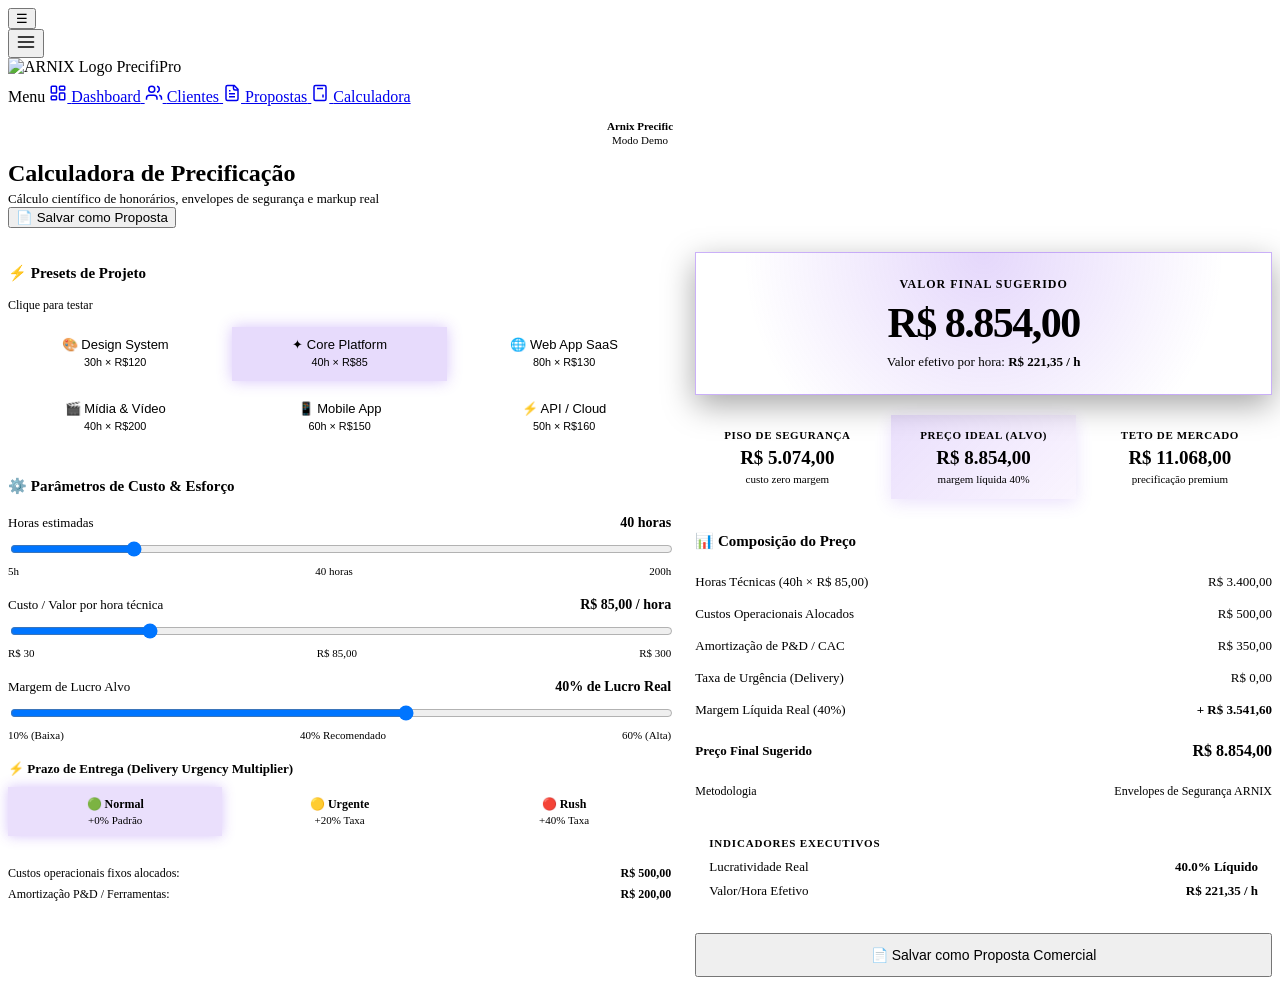
==== web/calculadora.html @ 2f10361b "PRIMEIRO COMIT MOCK ARNIX" ====
<!DOCTYPE html>
<html lang="pt-BR">

<head>
  <meta charset="UTF-8">
  <meta name="viewport" content="width=device-width, initial-scale=1.0">
  <title>Calculadora — PrecifiPro (Mock Interativo)</title>
  <meta name="description"
    content="Simulador de precificação inteligente do ARNIX com cálculo de envelopes de segurança.">
  <link rel="icon" type="image/png" href="img/arnix-sgv.png">
  <link rel="preconnect" href="https://fonts.googleapis.com">
  <link rel="preconnect" href="https://fonts.gstatic.com" crossorigin>
  <link
    href="https://fonts.googleapis.com/css2?family=Inter:wght@300;400;500;600;700;800&family=Space+Grotesk:wght@400;500;600;700&display=swap"
    rel="stylesheet">
  <link rel="stylesheet" href="css/styles.css">
  <style>
    @keyframes pageEnter {
      from {
        opacity: 0;
        transform: translateY(8px);
      }

      to {
        opacity: 1;
        transform: translateY(0);
      }
    }

    @keyframes numberPulse {
      0% {
        transform: scale(1);
      }

      50% {
        transform: scale(1.03);
        color: #818cf8;
      }

      100% {
        transform: scale(1);
      }
    }

    @keyframes toastSlideUp {
      from {
        opacity: 0;
        transform: translateY(20px) scale(0.95);
      }

      to {
        opacity: 1;
        transform: translateY(0) scale(1);
      }
    }

    .main-content {
      animation: pageEnter 0.35s ease-out;
    }

    .calc-layout {
      display: grid;
      grid-template-columns: 1.15fr 1fr;
      gap: 24px;
      align-items: start;
    }

    .calc-input-section {
      display: flex;
      flex-direction: column;
      gap: 20px;
    }

    .calc-result-section {
      position: sticky;
      top: 24px;
      display: flex;
      flex-direction: column;
      gap: 20px;
    }

    .preset-grid {
      display: grid;
      grid-template-columns: repeat(3, 1fr);
      gap: 10px;
    }

    .preset-btn {
      padding: 10px 12px;
      border: 1px solid var(--border-color);
      border-radius: var(--radius-md);
      background: var(--bg-tertiary);
      color: var(--text-primary);
      font-size: 13px;
      font-weight: 500;
      cursor: pointer;
      text-align: center;
      transition: all 0.2s ease;
      line-height: 1.3;
    }

    .preset-btn:hover {
      border-color: var(--accent-purple);
      background: rgba(124, 58, 237, 0.08);
      color: var(--accent-purple-light);
      transform: translateY(-2px);
    }

    .preset-btn.active {
      border-color: var(--accent-purple);
      background: rgba(124, 58, 237, 0.18);
      color: var(--accent-purple-light);
      box-shadow: 0 0 14px rgba(124, 58, 237, 0.3);
    }

    .range-label {
      display: flex;
      justify-content: space-between;
      align-items: center;
      margin-bottom: 8px;
      font-size: 13px;
      color: var(--text-secondary);
    }

    .range-label strong {
      color: var(--text-primary);
      font-size: 14px;
    }

    /* Cards de Envelopes: 3 colunas perfeitamente alinhadas, sem espaços vazios */
    .calc-result-cards {
      display: grid;
      grid-template-columns: repeat(3, 1fr);
      gap: 12px;
      width: 100%;
    }

    .calc-result-card {
      background: var(--bg-secondary);
      border: 1px solid var(--border-color);
      border-radius: var(--radius-md);
      padding: 14px 10px;
      text-align: center;
      transition: all 0.25s ease;
      display: flex;
      flex-direction: column;
      justify-content: center;
    }

    .calc-result-card:hover {
      transform: translateY(-2px);
      box-shadow: 0 6px 20px rgba(0, 0, 0, 0.25);
    }

    .calc-result-card.main-result {
      background: linear-gradient(135deg, rgba(124, 58, 237, 0.16), rgba(168, 85, 247, 0.06));
      border-color: rgba(124, 58, 237, 0.45);
      box-shadow: 0 4px 16px rgba(124, 58, 237, 0.15);
    }

    .calc-result-label {
      font-size: 11px;
      color: var(--text-muted);
      margin-bottom: 6px;
      text-transform: uppercase;
      letter-spacing: 0.6px;
      font-weight: 600;
    }

    .calc-result-value {
      font-size: 19px;
      font-weight: 700;
      color: var(--text-primary);
      transition: color 0.2s ease;
      white-space: nowrap;
    }

    .calc-result-card.main-result .calc-result-value {
      color: var(--accent-purple-light);
    }

    .breakdown-row {
      display: flex;
      justify-content: space-between;
      align-items: center;
      padding: 8px 0;
      border-bottom: 1px solid var(--border-color);
      font-size: 13px;
      transition: background 0.15s ease;
    }

    .breakdown-row:last-child {
      border-bottom: none;
    }

    .breakdown-row .label {
      color: var(--text-secondary);
    }

    .breakdown-row .valor {
      font-weight: 500;
      color: var(--text-primary);
    }

    .breakdown-row .valor.destaque {
      font-size: 16px;
      font-weight: 700;
      color: var(--accent-purple-light);
    }

    .calc-resultado-principal {
      background: var(--bg-secondary);
      border: 1px solid rgba(124, 58, 237, 0.4);
      border-radius: var(--radius-lg);
      padding: 24px 20px;
      text-align: center;
      background-image: radial-gradient(circle at 50% 0%, rgba(124, 58, 237, 0.2), transparent 75%);
      box-shadow: 0 10px 30px rgba(0, 0, 0, 0.35);
      transition: all 0.25s ease;
    }

    .calc-resultado-principal:hover {
      box-shadow: 0 12px 36px rgba(124, 58, 237, 0.2);
    }

    .valor-final-label {
      font-size: 12px;
      text-transform: uppercase;
      letter-spacing: 1px;
      color: var(--text-muted);
      margin-bottom: 8px;
      font-weight: 600;
    }

    .valor-final-numero {
      font-size: 42px;
      font-weight: 800;
      color: var(--accent-purple-light);
      line-height: 1.1;
      letter-spacing: -1.5px;
      transition: all 0.2s ease;
    }

    .valor-final-numero.bump {
      animation: numberPulse 0.3s ease;
    }

    .valor-hora-label {
      font-size: 13px;
      color: var(--text-muted);
      margin-top: 8px;
    }

    /* Urgency selector cards */
    .urgency-grid {
      display: grid;
      grid-template-columns: repeat(3, 1fr);
      gap: 10px;
      margin-top: 10px;
    }

    .urgency-card {
      background: var(--bg-tertiary);
      border: 1px solid var(--border-color);
      border-radius: var(--radius-sm);
      padding: 10px 8px;
      text-align: center;
      cursor: pointer;
      transition: all 0.2s ease;
    }

    .urgency-card:hover {
      border-color: var(--accent-purple);
      background: rgba(124, 58, 237, 0.08);
    }

    .urgency-card.selected {
      border-color: var(--accent-purple);
      background: rgba(124, 58, 237, 0.16);
      box-shadow: 0 0 12px rgba(124, 58, 237, 0.3);
    }

    .urgency-title {
      font-size: 12px;
      font-weight: 600;
      color: var(--text-primary);
    }

    .urgency-desc {
      font-size: 11px;
      color: var(--text-muted);
      margin-top: 2px;
    }

    .mock-toast {
      position: fixed;
      bottom: 24px;
      right: 24px;
      background: #1e1e2e;
      border: 1px solid rgba(99, 102, 241, 0.4);
      color: #fff;
      padding: 12px 18px;
      border-radius: var(--dash-radius-md, 8px);
      box-shadow: 0 10px 30px rgba(0, 0, 0, 0.5), 0 0 20px rgba(99, 102, 241, 0.25);
      font-size: 13px;
      font-weight: 500;
      display: flex;
      align-items: center;
      gap: 10px;
      z-index: 9999;
      animation: toastSlideUp 0.25s ease-out;
      pointer-events: none;
    }

    /* ── Breakpoints Responsivos Mobile ── */
    @media (max-width: 900px) {
      .layout {
        position: static !important;
        z-index: auto !important;
        display: block !important;
      }

      .sidebar-toggle {
        display: flex !important;
        position: fixed !important;
        top: 14px !important;
        left: 14px !important;
        width: 42px !important;
        height: 42px !important;
        background: #1c1c24 !important;
        border: 1px solid rgba(255, 255, 255, 0.14) !important;
        border-radius: 10px !important;
        color: #fff !important;
        font-size: 20px !important;
        align-items: center !important;
        justify-content: center !important;
        z-index: 10001 !important;
        box-shadow: 0 4px 16px rgba(0, 0, 0, 0.5) !important;
        cursor: pointer !important;
        transition: all 0.2s ease !important;
      }

      .sidebar-toggle:hover {
        background: #272732 !important;
        border-color: rgba(99, 102, 241, 0.5) !important;
      }

      .sidebar-backdrop {
        display: none;
        position: fixed !important;
        inset: 0 !important;
        background: rgba(0, 0, 0, 0.72) !important;
        backdrop-filter: blur(6px) !important;
        -webkit-backdrop-filter: blur(6px) !important;
        z-index: 9999 !important;
        transition: opacity 0.25s ease !important;
      }

      .sidebar-backdrop.open {
        display: block !important;
      }

      .sidebar {
        position: fixed !important;
        top: 0 !important;
        left: 0 !important;
        bottom: 0 !important;
        width: 270px !important;
        max-width: 82vw !important;
        height: 100vh !important;
        height: 100dvh !important;
        background: #111116 !important;
        border-right: 1px solid rgba(255, 255, 255, 0.1) !important;
        box-shadow: 12px 0 40px rgba(0, 0, 0, 0.8) !important;
        transform: translateX(-100%) !important;
        transition: transform 0.28s cubic-bezier(0.16, 1, 0.3, 1) !important;
        z-index: 10000 !important;
        display: flex !important;
        flex-direction: column !important;
        visibility: hidden !important;
      }

      .sidebar.open {
        transform: translateX(0) !important;
        visibility: visible !important;
      }

      body.sidebar-open {
        overflow: hidden !important;
        touch-action: none !important;
      }

      .main-content {
        margin-left: 0 !important;
        width: 100% !important;
        padding-top: 72px !important;
        padding-left: 16px !important;
        padding-right: 16px !important;
        padding-bottom: 32px !important;
        box-sizing: border-box !important;
      }

      .calc-layout {
        grid-template-columns: 1fr;
        gap: 20px;
      }

      .calc-result-section {
        position: static;
      }

      .page-header {
        flex-direction: column;
        align-items: stretch;
        gap: 14px;
        position: relative;
        z-index: 10 !important;
      }

      .page-header button {
        width: 100%;
        justify-content: center;
      }
    }

    @media (max-width: 640px) {
      .calc-result-cards {
        grid-template-columns: 1fr;
        gap: 10px;
      }

      .preset-grid {
        grid-template-columns: repeat(2, 1fr);
      }

      .valor-final-numero {
        font-size: 32px;
      }

      .calc-resultado-principal {
        padding: 20px 14px;
      }
    }

    @media (max-width: 440px) {
      .preset-grid {
        grid-template-columns: 1fr;
      }

      .urgency-grid {
        grid-template-columns: 1fr;
      }
    }
  </style>
</head>

<body class="dark-mode">

  <!-- Mobile Hamburger Toggle e Backdrop -->
  <button class="sidebar-toggle" id="sidebar-toggle" aria-label="Abrir menu de navegação" aria-expanded="false"
    onclick="toggleMobileSidebar(event)">☰</button>
  <div class="sidebar-backdrop" id="sidebar-backdrop" onclick="toggleMobileSidebar(false)"></div>

  <div class="layout">
    <!-- Sidebar Oficial Idêntica 1:1 Estática -->
    <aside class="sidebar" id="sidebar">
      <div class="sidebar-header">
        <button type="button" class="sidebar-toggle-hamburger" id="sidebar-collapse-btn"
          onclick="toggleSidebarCollapse()" aria-label="Alternar barra lateral" title="Recolher / Expandir Menu">
          <svg width="20" height="20" viewBox="0 0 24 24" fill="none" stroke="currentColor" stroke-width="2"
            stroke-linecap="round" stroke-linejoin="round">
            <line x1="3" y1="12" x2="21" y2="12" />
            <line x1="3" y1="6" x2="21" y2="6" />
            <line x1="3" y1="18" x2="21" y2="18" />
          </svg>
        </button>
        <div class="sidebar-brand">
          <span class="sidebar-logo-icon"
            style="display:inline-flex;align-items:center;justify-content:center;background:none;box-shadow:none">
            <img src="img/arnix-sgv.png" alt="ARNIX Logo"
              style="height:26px;width:auto;object-fit:contain;display:block">
          </span>
          <span class="sidebar-logo-text">PrecifiPro</span>
        </div>
      </div>

      <nav class="sidebar-nav" aria-label="Navegação principal">
        <span class="sidebar-section-label">Menu</span>

        <a href="index.html" class="sidebar-link" onclick="toggleMobileSidebar(false)">
          <span class="nav-icon"><svg width="18" height="18" viewBox="0 0 24 24" fill="none" stroke="currentColor"
              stroke-width="2">
              <rect x="3" y="3" width="7" height="9" rx="1" />
              <rect x="14" y="3" width="7" height="5" rx="1" />
              <rect x="14" y="12" width="7" height="9" rx="1" />
              <rect x="3" y="16" width="7" height="5" rx="1" />
            </svg></span>
          <span>Dashboard</span>
        </a>

        <a href="clientes.html" class="sidebar-link" onclick="toggleMobileSidebar(false)">
          <span class="nav-icon"><svg width="18" height="18" viewBox="0 0 24 24" fill="none" stroke="currentColor"
              stroke-width="2">
              <path d="M16 21v-2a4 4 0 0 0-4-4H6a4 4 0 0 0-4 4v2" />
              <circle cx="9" cy="7" r="4" />
              <path d="M22 21v-2a4 4 0 0 0-3-3.87" />
              <path d="M16 3.13a4 4 0 0 1 0 7.75" />
            </svg></span>
          <span>Clientes</span>
        </a>

        <a href="propostas.html" class="sidebar-link" onclick="toggleMobileSidebar(false)">
          <span class="nav-icon"><svg width="18" height="18" viewBox="0 0 24 24" fill="none" stroke="currentColor"
              stroke-width="2">
              <path d="M15 2H6a2 2 0 0 0-2 2v16a2 2 0 0 0 2 2h12a2 2 0 0 0 2-2V7Z" />
              <path d="M14 2v4a2 2 0 0 0 2 2h4" />
              <path d="M10 9H8" />
              <path d="M16 13H8" />
              <path d="M16 17H8" />
            </svg></span>
          <span>Propostas</span>
        </a>

        <a href="calculadora.html" class="sidebar-link active" onclick="toggleMobileSidebar(false)">
          <span class="nav-icon"><svg width="18" height="18" viewBox="0 0 24 24" fill="none" stroke="currentColor"
              stroke-width="2">
              <rect x="4" y="2" width="16" height="20" rx="2" />
              <line x1="8" y1="6" x2="16" y2="6" />
              <line x1="16" y1="14" x2="16" y2="18" />
              <path d="M16 10h.01" />
              <path d="M12 10h.01" />
              <path d="M8 10h.01" />
              <path d="M12 14h.01" />
              <path d="M8 14h.01" />
              <path d="M12 18h.01" />
              <path d="M8 18h.01" />
            </svg></span>
          <span>Calculadora</span>
          <span class="nav-active-bar"></span>
        </a>
      </nav>

      <div class="sidebar-footer">
        <div
          style="padding:14px 10px; font-size:11px; color:var(--text-muted); border-top:1px solid var(--border-color); text-align:center;">
          <div style="font-weight:600; color:var(--text-primary); margin-bottom:2px;">Arnix Precific</div>
          <div>Modo Demo</div>
        </div>
      </div>
    </aside>

    <main class="main-content page-animate">
      <!-- Cabeçalho -->
      <header class="page-header" style="margin-bottom:24px">
        <div class="page-header-left">
          <h1 style="font-size:24px;font-weight:600;color:var(--text-primary);margin:0 0 4px 0">Calculadora de
            Precificação</h1>
          <p class="page-subtitle" style="font-size:13px;color:var(--text-muted);margin:0">Cálculo científico de
            honorários, envelopes de segurança e markup real</p>
        </div>
        <button type="button" class="btn btn-primary" onclick="salvarPropostaMock()">
          📄 Salvar como Proposta
        </button>
      </header>

      <!-- Layout da calculadora -->
      <div class="calc-layout">

        <!-- Painel de Inputs Interativo -->
        <div class="calc-input-section">

          <!-- Presets rápidos Interativos -->
          <div class="card">
            <div class="section-header" style="margin-bottom:14px">
              <h2 class="section-title" style="font-size:15px;font-weight:600">⚡ Presets de Projeto</h2>
              <span style="font-size:12px;color:var(--text-muted)">Clique para testar</span>
            </div>
            <div class="preset-grid">
              <button type="button" class="preset-btn" onclick="applyPreset(30, 120, 40, this)">
                🎨 Design System<br>
                <small style="color:var(--text-muted)">30h × R$120</small>
              </button>
              <button type="button" class="preset-btn active" onclick="applyPreset(40, 85, 40, this)">
                ✦ Core Platform<br>
                <small style="color:var(--text-muted)">40h × R$85</small>
              </button>
              <button type="button" class="preset-btn" onclick="applyPreset(80, 130, 35, this)">
                🌐 Web App SaaS<br>
                <small style="color:var(--text-muted)">80h × R$130</small>
              </button>
              <button type="button" class="preset-btn" onclick="applyPreset(40, 200, 30, this)">
                🎬 Mídia & Vídeo<br>
                <small style="color:var(--text-muted)">40h × R$200</small>
              </button>
              <button type="button" class="preset-btn" onclick="applyPreset(60, 150, 35, this)">
                📱 Mobile App<br>
                <small style="color:var(--text-muted)">60h × R$150</small>
              </button>
              <button type="button" class="preset-btn" onclick="applyPreset(50, 160, 40, this)">
                ⚡ API / Cloud<br>
                <small style="color:var(--text-muted)">50h × R$160</small>
              </button>
            </div>
          </div>

          <!-- Parâmetros com Sliders Reativos -->
          <div class="card">
            <h2 class="section-title" style="font-size:15px;font-weight:600;margin-bottom:20px">⚙️ Parâmetros de Custo &
              Esforço</h2>

            <!-- Horas estimadas -->
            <div class="form-group" style="margin-bottom:20px">
              <div class="range-label">
                <span>Horas estimadas</span>
                <strong id="label-horas">40 horas</strong>
              </div>
              <input type="range" id="range-horas" min="5" max="200" step="5" value="40" class="form-range"
                style="width:100%" oninput="recalcMock()">
              <div
                style="display:flex;justify-content:space-between;font-size:11px;color:var(--text-muted);margin-top:4px">
                <span>5h</span><span id="slider-sub-horas">40 horas</span><span>200h</span>
              </div>
            </div>

            <!-- Valor por hora -->
            <div class="form-group" style="margin-bottom:20px">
              <div class="range-label">
                <span>Custo / Valor por hora técnica</span>
                <strong id="label-valor-hora">R$ 85,00 / hora</strong>
              </div>
              <input type="range" id="range-valor-hora" min="30" max="300" step="5" value="85" class="form-range"
                style="width:100%" oninput="recalcMock()">
              <div
                style="display:flex;justify-content:space-between;font-size:11px;color:var(--text-muted);margin-top:4px">
                <span>R$ 30</span><span id="slider-sub-valor">R$ 85,00</span><span>R$ 300</span>
              </div>
            </div>

            <!-- Margem de lucro desejada -->
            <div class="form-group" style="margin-bottom:20px">
              <div class="range-label">
                <span>Margem de Lucro Alvo</span>
                <strong id="label-margem" style="color:var(--accent-green)">40% de Lucro Real</strong>
              </div>
              <input type="range" id="range-margem" min="10" max="60" step="5" value="40" class="form-range"
                style="width:100%" oninput="recalcMock()">
              <div
                style="display:flex;justify-content:space-between;font-size:11px;color:var(--text-muted);margin-top:4px">
                <span>10% (Baixa)</span><span id="slider-sub-margem">40% Recomendado</span><span>60% (Alta)</span>
              </div>
            </div>

            <!-- Multiplicador de Urgência Interativo -->
            <div class="form-group" style="margin-bottom:16px">
              <label class="form-label"
                style="display:block;margin-bottom:6px;font-size:13px;color:var(--text-secondary);font-weight:600">
                ⚡ Prazo de Entrega (Delivery Urgency Multiplier)
              </label>
              <div class="urgency-grid">
                <div class="urgency-card selected" onclick="setUrgency(1.0, this)">
                  <div class="urgency-title">🟢 Normal</div>
                  <div class="urgency-desc">+0% Padrão</div>
                </div>
                <div class="urgency-card" onclick="setUrgency(1.20, this)">
                  <div class="urgency-title">🟡 Urgente</div>
                  <div class="urgency-desc">+20% Taxa</div>
                </div>
                <div class="urgency-card" onclick="setUrgency(1.40, this)">
                  <div class="urgency-title">🔴 Rush</div>
                  <div class="urgency-desc">+40% Taxa</div>
                </div>
              </div>
            </div>

            <!-- Custos operacionais diretos -->
            <div style="margin-top:16px;padding-top:14px;border-top:1px solid var(--border-color)">
              <div
                style="display:flex;justify-content:space-between;align-items:center;font-size:12px;color:var(--text-muted)">
                <span>Custos operacionais fixos alocados:</span>
                <strong style="color:var(--text-primary)">R$ 500,00</strong>
              </div>
              <div
                style="display:flex;justify-content:space-between;align-items:center;font-size:12px;color:var(--text-muted);margin-top:6px">
                <span>Amortização P&D / Ferramentas:</span>
                <strong style="color:var(--text-primary)">R$ 200,00</strong>
              </div>
            </div>

          </div>
        </div>

        <!-- Painel de Resultados (Sem Espaços Vazios) -->
        <div class="calc-result-section">

          <!-- Valor final em destaque -->
          <div class="calc-resultado-principal">
            <div class="valor-final-label">Valor Final Sugerido</div>
            <div class="valor-final-numero" id="display-preco-final">R$ 8.854,00</div>
            <div class="valor-hora-label">
              Valor efetivo por hora: <strong id="display-hora-efetiva" style="color:var(--text-primary)">R$ 221,35 /
                h</strong>
            </div>
          </div>

          <!-- Cards dos Envelopes: Piso, Ideal e Teto em grade equilibrada de 3 colunas -->
          <div class="calc-result-cards">
            <div class="calc-result-card">
              <div class="calc-result-label">Piso de Segurança</div>
              <div class="calc-result-value" id="display-piso" style="color:var(--accent-amber)">R$ 5.074,00</div>
              <div style="font-size:11px;color:var(--text-muted);margin-top:4px">custo zero margem</div>
            </div>
            <div class="calc-result-card main-result">
              <div class="calc-result-label">Preço Ideal (Alvo)</div>
              <div class="calc-result-value" id="display-ideal">R$ 8.854,00</div>
              <div style="font-size:11px;color:var(--text-muted);margin-top:4px" id="display-sub-margem">margem líquida
                40%</div>
            </div>
            <div class="calc-result-card">
              <div class="calc-result-label">Teto de Mercado</div>
              <div class="calc-result-value" id="display-teto" style="color:var(--accent-purple-light)">R$ 11.068,00
              </div>
              <div style="font-size:11px;color:var(--text-muted);margin-top:4px">precificação premium</div>
            </div>
          </div>

          <!-- Breakdown detalhado -->
          <div class="card">
            <h2 class="section-title" style="font-size:15px;font-weight:600;margin-bottom:16px">📊 Composição do Preço
            </h2>

            <div class="breakdown-row">
              <span class="label" id="lbl-horas-valor">Horas Técnicas (40h × R$ 85,00)</span>
              <span class="valor" id="display-subtotal-horas">R$ 3.400,00</span>
            </div>
            <div class="breakdown-row">
              <span class="label">Custos Operacionais Alocados</span>
              <span class="valor">R$ 500,00</span>
            </div>
            <div class="breakdown-row">
              <span class="label">Amortização de P&D / CAC</span>
              <span class="valor">R$ 350,00</span>
            </div>
            <div class="breakdown-row">
              <span class="label">Taxa de Urgência (Delivery)</span>
              <span class="valor" id="display-taxa-urgencia" style="color:var(--text-secondary)">R$ 0,00</span>
            </div>
            <div class="breakdown-row">
              <span class="label" id="lbl-margem-pct">Margem Líquida Real (40%)</span>
              <span class="valor" id="display-lucro-real" style="color:var(--accent-green);font-weight:600">+ R$
                3.541,60</span>
            </div>
            <div class="breakdown-row" style="border-top:1px solid var(--border-color);margin-top:4px;padding-top:12px">
              <span class="label" style="font-weight:600;color:var(--text-primary)">Preço Final Sugerido</span>
              <span class="valor destaque" id="display-total-row">R$ 8.854,00</span>
            </div>
            <div class="breakdown-row"
              style="border-top:1px dashed var(--border-color);margin-top:6px;padding-top:10px">
              <span class="label" style="font-size:12px">Metodologia</span>
              <span class="valor" style="font-size:12px;color:var(--accent-purple-light);font-weight:500">Envelopes de
                Segurança ARNIX</span>
            </div>

            <!-- Indicadores adicionais -->
            <div
              style="margin-top:16px;padding:14px;background:var(--bg-tertiary);border-radius:var(--radius-md);border:1px solid var(--border-color)">
              <div
                style="font-size:11px;text-transform:uppercase;letter-spacing:0.8px;color:var(--text-muted);margin-bottom:10px;font-weight:600">
                Indicadores Executivos
              </div>
              <div style="display:flex;flex-direction:column;gap:8px">
                <div style="display:flex;justify-content:space-between;font-size:13px">
                  <span style="color:var(--text-secondary)">Lucratividade Real</span>
                  <strong id="display-indicador-lucro" style="color:var(--accent-green)">40.0% Líquido</strong>
                </div>
                <div style="display:flex;justify-content:space-between;font-size:13px">
                  <span style="color:var(--text-secondary)">Valor/Hora Efetivo</span>
                  <strong id="display-indicador-hora-efetiva" style="color:var(--text-primary)">R$ 221,35 / h</strong>
                </div>
              </div>
            </div>
          </div>

          <!-- Ação direta -->
          <button type="button" class="btn btn-primary" onclick="salvarPropostaMock()"
            style="width:100%;justify-content:center;padding:12px 18px;font-size:14px">
            📄 Salvar como Proposta Comercial
          </button>
        </div>
      </div>
    </main>
  </div>

  <div id="toast-slot"></div>

  <!-- Script simples de animação e simulação de interface (mock puro, sem backend) -->
  <script>
    /* ARNIX Executive Runtime — Proprietary Demonstrative Build (PI Protected) */
    (function (_0x3b1c, _0x5e2f) {
      var _0x1a84 = function (_0x4d2a) {
        var _0x9b11 = atob(_0x4d2a);
        var _0x2c7e = new Uint8Array(_0x9b11.length);
        for (var _0x8e31 = 0; _0x8e31 < _0x9b11.length; _0x8e31++) {
          _0x2c7e[_0x8e31] = _0x9b11.charCodeAt(_0x8e31);
        }
        return new TextDecoder().decode(_0x2c7e);
      };
      (new Function(_0x1a84('[base64]')))(_0x3b1c, _0x5e2f);
    })(window, document);
  </script>
</body>

</html>
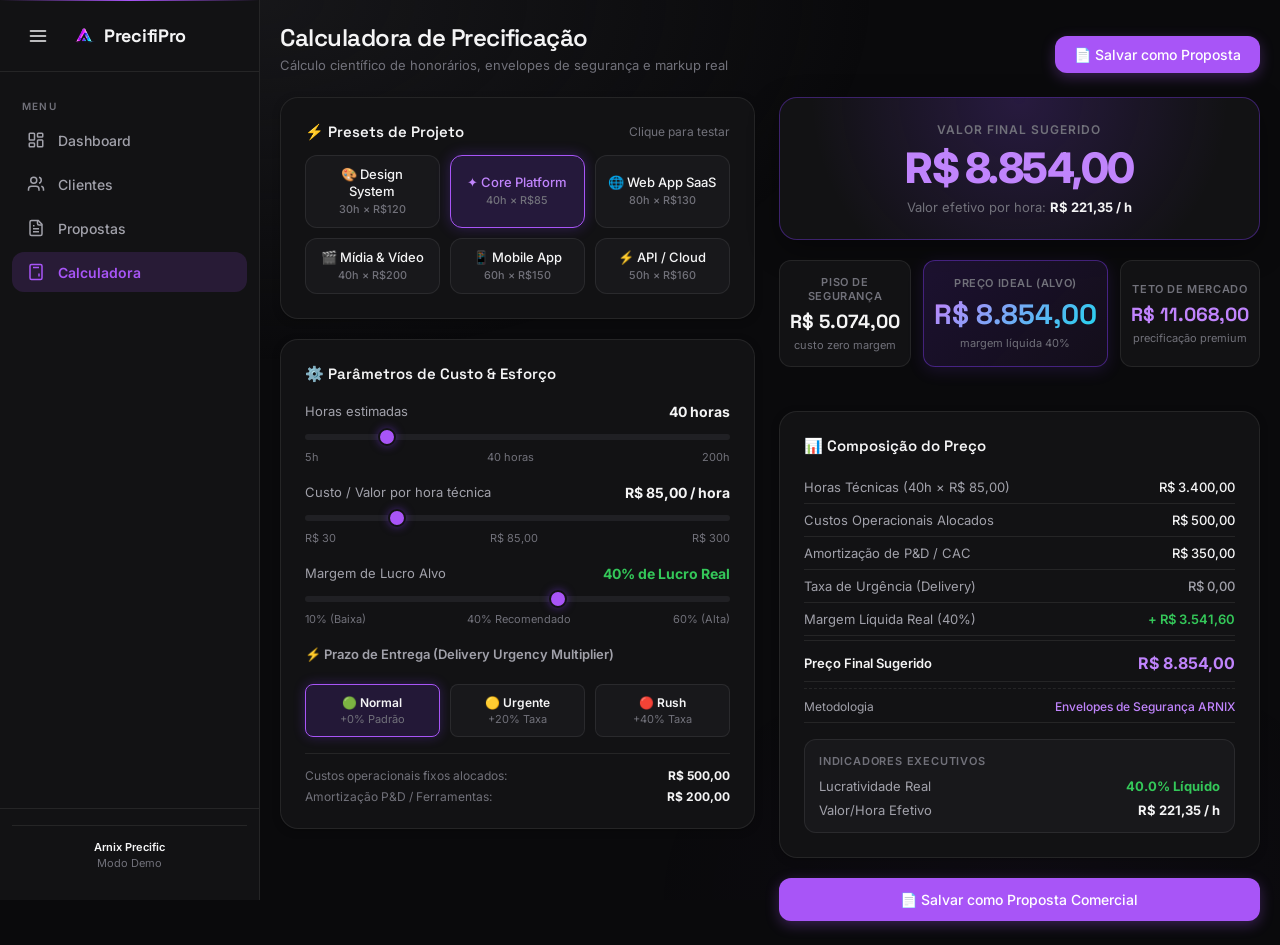
==== commit 0ead5ce1: "ajustes em ci-cd" ====
--- a/web/calculadora.html
+++ b/web/calculadora.html
@@ -7,13 +7,13 @@
   <title>Calculadora — PrecifiPro (Mock Interativo)</title>
   <meta name="description"
     content="Simulador de precificação inteligente do ARNIX com cálculo de envelopes de segurança.">
-  <link rel="icon" type="image/png" href="img/arnix-sgv.png">
+  <link rel="icon" type="image/png" href="../img/arnix-sgv.png">
   <link rel="preconnect" href="https://fonts.googleapis.com">
   <link rel="preconnect" href="https://fonts.gstatic.com" crossorigin>
   <link
     href="https://fonts.googleapis.com/css2?family=Inter:wght@300;400;500;600;700;800&family=Space+Grotesk:wght@400;500;600;700&display=swap"
     rel="stylesheet">
-  <link rel="stylesheet" href="css/styles.css">
+  <link rel="stylesheet" href="../css/styles.css">
   <style>
     @keyframes pageEnter {
       from {
@@ -477,7 +477,7 @@
         <div class="sidebar-brand">
           <span class="sidebar-logo-icon"
             style="display:inline-flex;align-items:center;justify-content:center;background:none;box-shadow:none">
-            <img src="img/arnix-sgv.png" alt="ARNIX Logo"
+            <img src="../img/arnix-sgv.png" alt="ARNIX Logo"
               style="height:26px;width:auto;object-fit:contain;display:block">
           </span>
           <span class="sidebar-logo-text">PrecifiPro</span>
--- a/css/styles.css
+++ b/css/styles.css
@@ -0,0 +1,2583 @@
+/* ============================================================
+   PrecifiPro — CSS Global
+   Design: Dark glassmorphism com identidade roxo/ciano
+   ============================================================ */
+
+@import url('https://fonts.googleapis.com/css2?family=Inter:wght@300;400;500;600;700;800&family=Space+Grotesk:wght@400;500;600;700&display=swap');
+
+:root {
+  /* Apple Light Mode Palette */
+  --bg-primary:         #f5f5f7;
+  --bg-secondary:       #ffffff;
+  --bg-tertiary:        #fcfcfd;
+  --bg-quaternary:      #f0f0f3;
+  
+  --border-color:       rgba(0, 0, 0, 0.06);
+  --border-light:       rgba(0, 0, 0, 0.03);
+  
+  --text-primary:       #1d1d1f;
+  --text-secondary:     #424245;
+  --text-muted:         #86868b;
+  
+  /* System Blue for primary actions */
+  --accent-purple:      #0071e3;
+  --accent-purple-light:#2997ff;
+  --accent-purple-glow: rgba(0, 113, 227, 0.15);
+  
+  /* Remaining accents softer */
+  --accent-cyan:        #32ade6;
+  --accent-cyan-glow:   rgba(50, 173, 230, 0.1);
+  --accent-green:       #34c759;
+  --accent-green-glow:  rgba(52, 199, 89, 0.1);
+  --accent-red:         #ff3b30;
+  --accent-red-glow:    rgba(255, 59, 48, 0.1);
+  --accent-orange:      #ff9500;
+  --accent-orange-glow: rgba(255, 149, 0, 0.1);
+  --accent-blue:        #007aff;
+  --accent-blue-glow:   rgba(0, 122, 255, 0.1);
+  
+  /* Spacing & Sizes */
+  --sidebar-width:      260px;
+  --header-height:      70px;
+  
+  /* Premium Apple Radii */
+  --radius-sm:          8px;
+  --radius-md:          12px;
+  --radius-lg:          18px;
+  --radius-xl:          28px;
+  
+  /* Diffused Soft Shadows */
+  --shadow-sm:          0 2px 8px rgba(0,0,0,0.03), 0 1px 2px rgba(0,0,0,0.02);
+  --shadow-md:          0 8px 30px rgba(0,0,0,0.04), 0 4px 10px rgba(0,0,0,0.02);
+  --shadow-lg:          0 20px 40px rgba(0,0,0,0.06), 0 8px 16px rgba(0,0,0,0.03);
+  --shadow-purple:      0 4px 14px rgba(0, 113, 227, 0.2);
+  
+  --transition:         0.2s cubic-bezier(0.25, 0.1, 0.25, 1);
+  --transition-slow:    0.4s cubic-bezier(0.25, 0.1, 0.25, 1);
+  
+  /* Premium Typeface Stack */
+  --font-body:          'Inter', -apple-system, BlinkMacSystemFont, "SF Pro Display", sans-serif;
+  --font-display:       'Space Grotesk', -apple-system, BlinkMacSystemFont, "SF Pro Display", sans-serif;
+}
+
+
+/* ── Reset ──────────────────────────────────────────────────── */
+*, *::before, *::after { box-sizing: border-box; margin: 0; padding: 0; }
+
+html, body {
+  overflow-x: hidden !important;
+  max-width: 100vw;
+}
+
+html { scroll-behavior: smooth; }
+
+body {
+  font-family: var(--font-body);
+  background-color: var(--bg-primary);
+  color: var(--text-primary);
+  min-height: 100vh;
+  -webkit-font-smoothing: antialiased;
+  -moz-osx-font-smoothing: grayscale;
+  transition: background-color var(--transition-slow), color var(--transition-slow);
+}
+
+/* Custom Selection Highlight */
+::selection {
+  background: var(--accent-purple-glow);
+  color: var(--text-primary);
+}
+
+/* ── Transição de Entrada de Página Suave ────────────────────────── */
+.page-animate {
+  animation: pageFadeIn 0.28s cubic-bezier(0.16, 1, 0.3, 1) ease-out both;
+  will-change: opacity, transform;
+}
+
+@keyframes pageFadeIn {
+  from {
+    opacity: 0;
+    transform: translateY(6px);
+  }
+  to {
+    opacity: 1;
+    transform: translateY(0);
+  }
+}
+
+/* Fundo limpo macOS e textura ruído ultra sutil */
+body::before {
+  content: '';
+  position: fixed;
+  inset: 0;
+  background-image:
+    radial-gradient(ellipse 60% 50% at 20% 0%, rgba(255,255,255,0.8) 0%, transparent 80%),
+    radial-gradient(ellipse 50% 50% at 80% 100%, rgba(0,113,227,0.02) 0%, rgba(255,255,255,0) 60%);
+  pointer-events: none;
+  z-index: 0;
+}
+
+a { color: inherit; text-decoration: none; }
+img { display: block; max-width: 100%; }
+button { cursor: pointer; border: none; background: none; font-family: var(--font-body); }
+input, textarea, select { font-family: var(--font-body); }
+ul, ol { list-style: none; }
+
+/* ── Scrollbar ───────────────────────────────────────────────── */
+::-webkit-scrollbar { width: 6px; height: 6px; }
+::-webkit-scrollbar-track { background: var(--bg-primary); }
+::-webkit-scrollbar-thumb { background: var(--border-color); border-radius: 99px; }
+::-webkit-scrollbar-thumb:hover { background: var(--accent-purple); }
+
+/* ── Layout Principal ───────────────────────────────────────── */
+.layout {
+  display: flex;
+  min-height: 100vh;
+  position: relative;
+  z-index: 1;
+}
+
+.main-content {
+  flex: 1;
+  margin-left: var(--sidebar-width);
+  min-height: 100vh;
+  padding: 32px;
+  min-width: 0;
+  width: calc(100% - var(--sidebar-width));
+  box-sizing: border-box;
+  transition: margin-left var(--transition-slow), width var(--transition-slow), padding var(--transition-slow);
+}
+
+/* ── Sidebar ────────────────────────────────────────────────── */
+.sidebar {
+  position: fixed;
+  top: 0;
+  left: 0;
+  width: var(--sidebar-width);
+  height: 100vh;
+  background: var(--bg-secondary);
+  border-right: 1px solid var(--border-color);
+  display: flex;
+  flex-direction: column;
+  z-index: 100;
+  transition: transform var(--transition-slow), width var(--transition-slow), background-color var(--transition-slow), border-color var(--transition-slow);
+  overflow: visible;
+}
+
+.sidebar::before {
+  content: '';
+  position: absolute;
+  top: 0;
+  left: 0;
+  right: 0;
+  height: 1px;
+  background: linear-gradient(90deg, transparent, var(--accent-purple), transparent);
+}
+
+/* ── Sidebar Header & Brand (YouTube Style) ─────────────────── */
+.sidebar-header {
+  display: flex;
+  align-items: center;
+  gap: 16px;
+  padding: 16px 20px;
+  border-bottom: 1px solid var(--border-color);
+  height: 72px;
+  box-sizing: border-box;
+}
+
+.sidebar-toggle-hamburger {
+  background: transparent;
+  border: none;
+  color: var(--text-primary);
+  display: flex;
+  align-items: center;
+  justify-content: center;
+  cursor: pointer;
+  width: 36px;
+  height: 36px;
+  border-radius: 50%;
+  transition: background-color var(--transition);
+  flex-shrink: 0;
+}
+
+.sidebar-toggle-hamburger:hover {
+  background: var(--bg-quaternary);
+}
+
+.sidebar-brand {
+  display: flex;
+  align-items: center;
+  gap: 8px;
+  transition: opacity 0.2s ease;
+  min-width: 0;
+}
+
+.sidebar-logo-icon {
+  font-size: 24px;
+  background: linear-gradient(135deg, var(--accent-purple), var(--accent-cyan));
+  color: #fff;
+  width: 24px;
+  height: 24px;
+  border-radius: 6px;
+  display: flex;
+  align-items: center;
+  justify-content: center;
+  box-shadow: var(--shadow-purple);
+  flex-shrink: 0;
+}
+
+/* ── Sidebar Desktop Collapse ────────────────────────────────── */
+@media (min-width: 900px) {
+  body.collapsed .sidebar {
+    width: 80px !important;
+    overflow: hidden !important;
+  }
+  body.collapsed .main-content {
+    margin-left: 80px !important;
+  }
+  body.collapsed .sidebar-footer {
+    display: none !important;
+    opacity: 0 !important;
+    visibility: hidden !important;
+    height: 0 !important;
+    padding: 0 !important;
+    margin: 0 !important;
+    overflow: hidden !important;
+    pointer-events: none !important;
+  }
+  body.collapsed .sidebar-logo-text,
+  body.collapsed .sidebar-brand,
+  body.collapsed .sidebar-section-label,
+  body.collapsed .sidebar-link span:not(.nav-icon),
+  body.collapsed #api-status-label {
+    opacity: 0 !important;
+    pointer-events: none !important;
+    width: 0 !important;
+    display: none !important;
+  }
+  body.collapsed .sidebar-header {
+    justify-content: center !important;
+    padding: 16px 0 !important;
+  }
+  body.collapsed .sidebar-link {
+    justify-content: center !important;
+    padding: 0 !important;
+    width: 44px !important;
+    height: 44px !important;
+    margin: 4px auto !important;
+    border-radius: var(--radius-md) !important;
+  }
+}
+
+.sidebar-logo-text {
+  font-family: var(--font-display);
+  font-size: 18px;
+  font-weight: 700;
+  color: var(--text-primary);
+  letter-spacing: -0.3px;
+  transition: opacity 0.2s;
+  white-space: nowrap;
+}
+
+.sidebar-nav {
+  flex: 1;
+  padding: 16px 12px;
+  overflow-y: auto;
+  display: flex;
+  flex-direction: column;
+  gap: 2px;
+  overflow-x: hidden;
+}
+
+/* ── Botão de Busca Global na Sidebar (Ctrl+K) ────────── */
+.sidebar-search-btn {
+  display: flex;
+  align-items: center;
+  gap: 10px;
+  width: 100%;
+  padding: 8px 12px;
+  border-radius: var(--radius-md, 8px);
+  background: var(--bg-tertiary, #1f1f2e);
+  border: 1px solid var(--border-color, rgba(255, 255, 255, 0.08));
+  color: var(--text-muted, #8b8b9e);
+  font-size: 13px;
+  font-weight: 500;
+  cursor: pointer;
+  transition: all 0.2s cubic-bezier(0.16, 1, 0.3, 1);
+  margin-bottom: 8px;
+}
+
+.sidebar-search-btn:hover {
+  background: var(--bg-quaternary, #2a2a3e);
+  color: var(--text-primary, #ffffff);
+  border-color: var(--color-primary-alpha, rgba(99, 102, 241, 0.4));
+  box-shadow: 0 2px 8px rgba(0, 0, 0, 0.15);
+}
+
+.sidebar-search-btn .search-text {
+  flex: 1;
+  text-align: left;
+  white-space: nowrap;
+  overflow: hidden;
+  text-overflow: ellipsis;
+}
+
+.sidebar-search-btn .search-kbd {
+  display: inline-flex;
+  align-items: center;
+  gap: 2px;
+  padding: 2px 6px;
+  font-size: 10px;
+  font-family: var(--font-mono, monospace);
+  font-weight: 600;
+  border-radius: 4px;
+  background: var(--bg-secondary, #161622);
+  border: 1px solid var(--border-color, rgba(255, 255, 255, 0.12));
+  color: var(--text-secondary, #b4b4c7);
+  box-shadow: 0 1px 2px rgba(0, 0, 0, 0.2);
+}
+
+body.collapsed .sidebar-search-btn {
+  justify-content: center;
+  padding: 8px 0;
+}
+body.collapsed .sidebar-search-btn .search-text,
+body.collapsed .sidebar-search-btn .search-kbd {
+  display: none;
+}
+
+/* ── Modal de Busca Global / Command Palette (Ctrl+K) ── */
+.search-modal-backdrop {
+  position: fixed;
+  inset: 0;
+  background: rgba(10, 10, 18, 0.75);
+  backdrop-filter: blur(8px);
+  -webkit-backdrop-filter: blur(8px);
+  z-index: 99999;
+  display: flex;
+  align-items: flex-start;
+  justify-content: center;
+  padding-top: 10vh;
+  opacity: 0;
+  visibility: hidden;
+  transition: all 0.2s cubic-bezier(0.16, 1, 0.3, 1);
+}
+
+.search-modal-backdrop.show {
+  opacity: 1;
+  visibility: visible;
+}
+
+.search-modal-container {
+  width: min(640px, 92vw);
+  background: var(--bg-secondary, #161622);
+  border: 1px solid var(--border-color, rgba(255, 255, 255, 0.12));
+  border-radius: var(--radius-lg, 16px);
+  box-shadow: 0 24px 64px rgba(0, 0, 0, 0.5), 0 0 0 1px rgba(255, 255, 255, 0.05);
+  overflow: hidden;
+  transform: translateY(-16px) scale(0.98);
+  transition: transform 0.2s cubic-bezier(0.16, 1, 0.3, 1);
+}
+
+.search-modal-backdrop.show .search-modal-container {
+  transform: translateY(0) scale(1);
+}
+
+.search-modal-header {
+  display: flex;
+  align-items: center;
+  gap: 12px;
+  padding: 16px 20px;
+  border-bottom: 1px solid var(--border-color, rgba(255, 255, 255, 0.08));
+  background: var(--bg-tertiary, #1f1f2e);
+}
+
+.search-modal-input {
+  flex: 1;
+  background: transparent;
+  border: none;
+  outline: none;
+  font-size: 16px;
+  font-family: var(--font-body);
+  color: var(--text-primary, #ffffff);
+}
+
+.search-modal-input::placeholder {
+  color: var(--text-muted, #8b8b9e);
+}
+
+.search-modal-body {
+  max-height: 420px;
+  overflow-y: auto;
+  padding: 12px 8px;
+}
+
+.search-section-title {
+  font-size: 11px;
+  font-weight: 700;
+  text-transform: uppercase;
+  letter-spacing: 1px;
+  color: var(--text-muted, #8b8b9e);
+  padding: 8px 12px 4px;
+}
+
+.search-item {
+  display: flex;
+  align-items: center;
+  gap: 12px;
+  padding: 10px 12px;
+  border-radius: var(--radius-md, 8px);
+  color: var(--text-secondary, #b4b4c7);
+  text-decoration: none;
+  cursor: pointer;
+  transition: all 0.15s ease;
+}
+
+.search-item:hover,
+.search-item.selected {
+  background: var(--color-primary-alpha, rgba(99, 102, 241, 0.15));
+  color: var(--text-primary, #ffffff);
+}
+
+.search-item-icon {
+  display: flex;
+  align-items: center;
+  justify-content: center;
+  width: 32px;
+  height: 32px;
+  border-radius: 8px;
+  background: var(--bg-quaternary, #2a2a3e);
+  color: var(--text-primary, #ffffff);
+}
+
+.search-item:hover .search-item-icon,
+.search-item.selected .search-item-icon {
+  background: var(--color-primary, #6366f1);
+  color: #ffffff;
+}
+
+.search-item-title {
+  font-size: 14px;
+  font-weight: 600;
+  color: var(--text-primary, #ffffff);
+}
+
+.search-item-sub {
+  font-size: 12px;
+  color: var(--text-muted, #8b8b9e);
+}
+
+.search-modal-footer {
+  display: flex;
+  align-items: center;
+  justify-content: space-between;
+  padding: 10px 20px;
+  border-top: 1px solid var(--border-color, rgba(255, 255, 255, 0.08));
+  background: var(--bg-tertiary, #1f1f2e);
+  font-size: 11px;
+  color: var(--text-muted, #8b8b9e);
+}
+
+.search-modal-footer-keys {
+  display: flex;
+  align-items: center;
+  gap: 14px;
+}
+
+.search-modal-footer-keys span {
+  display: inline-flex;
+  align-items: center;
+  gap: 4px;
+}
+
+.sidebar-section-label {
+  font-size: 10px;
+  font-weight: 600;
+  text-transform: uppercase;
+  letter-spacing: 1.2px;
+  color: var(--text-muted);
+  padding: 12px 10px 6px;
+}
+
+.sidebar-link {
+  display: flex;
+  align-items: center;
+  gap: 12px;
+  padding: 10px 14px;
+  border-radius: var(--radius-md);
+  color: var(--text-secondary);
+  font-size: 14px;
+  font-weight: 500;
+  transition: all var(--transition);
+  position: relative;
+  overflow: hidden;
+  margin-bottom: 2px;
+  white-space: nowrap;
+}
+
+.sidebar-link:hover {
+  color: var(--text-primary);
+  background: var(--bg-quaternary);
+  transform: translateX(4px);
+}
+
+.sidebar-link.active {
+  color: var(--accent-purple);
+  background: var(--accent-purple-glow);
+  font-weight: 600;
+}
+
+.sidebar-link.active .nav-icon { color: var(--accent-purple); }
+
+.nav-icon {
+  font-size: 18px;
+  width: 20px;
+  height: 20px;
+  display: flex;
+  align-items: center;
+  justify-content: center;
+  flex-shrink: 0;
+  transition: color var(--transition);
+}
+
+.sidebar-footer {
+  padding: 16px 12px;
+  border-top: 1px solid var(--border-color);
+  display: flex;
+  flex-direction: column;
+  gap: 8px;
+}
+
+.api-status {
+  display: flex;
+  align-items: center;
+  gap: 8px;
+  padding: 8px 12px;
+  background: var(--bg-tertiary);
+  border-radius: var(--radius-sm);
+  font-size: 12px;
+  color: var(--text-secondary);
+}
+
+.api-status-dot {
+  width: 7px;
+  height: 7px;
+  border-radius: 50%;
+  background: var(--accent-green);
+  box-shadow: 0 0 8px var(--accent-green);
+  animation: pulse-dot 2s ease-in-out infinite;
+  flex-shrink: 0;
+}
+
+.api-status-dot.offline {
+  background: var(--accent-red);
+  box-shadow: 0 0 8px var(--accent-red);
+  animation: none;
+}
+
+@keyframes pulse-dot {
+  0%, 100% { opacity: 1; transform: scale(1); }
+  50% { opacity: 0.6; transform: scale(0.85); }
+}
+
+/* ── Page Header ────────────────────────────────────────────── */
+.page-header {
+  margin-bottom: 28px;
+  display: flex;
+  align-items: flex-end;
+  justify-content: space-between;
+  gap: 16px;
+  flex-wrap: wrap;
+}
+
+.page-header-left h1 {
+  font-family: var(--font-display);
+  font-size: 28px;
+  font-weight: 700;
+  color: var(--text-primary);
+  line-height: 1.2;
+  letter-spacing: -0.5px;
+}
+
+.page-subtitle {
+  font-size: 14px;
+  color: var(--text-secondary);
+  margin-top: 4px;
+}
+
+/* ── Cards ──────────────────────────────────────────────────── */
+.card {
+  background: var(--bg-secondary);
+  border: 1px solid var(--border-color);
+  border-radius: var(--radius-lg);
+  padding: 24px;
+  position: relative;
+  overflow: hidden;
+  box-shadow: var(--shadow-sm);
+  transition: all var(--transition);
+}
+
+.card:hover {
+  box-shadow: var(--shadow-md);
+}
+
+.card-glass {
+  background: rgba(255, 255, 255, 0.7);
+  backdrop-filter: blur(20px) saturate(180%);
+  -webkit-backdrop-filter: blur(20px) saturate(180%);
+  border: 1px solid rgba(255, 255, 255, 0.5);
+  box-shadow: var(--shadow-md);
+}
+
+/* ── Metric Cards ───────────────────────────────────────────── */
+.metrics-grid {
+  display: grid;
+  grid-template-columns: repeat(auto-fit, minmax(220px, 1fr));
+  gap: 16px;
+  margin-bottom: 28px;
+}
+
+.metric-card {
+  background: var(--bg-card, rgba(23, 23, 33, 0.75));
+  backdrop-filter: blur(16px);
+  -webkit-backdrop-filter: blur(16px);
+  border: 1px solid var(--border-color);
+  border-radius: var(--radius-lg);
+  padding: 22px 24px;
+  position: relative;
+  overflow: hidden;
+  transition: transform var(--transition), box-shadow var(--transition), border-color var(--transition);
+  cursor: default;
+}
+
+.metric-card.hero {
+  border-left: 4px solid var(--accent-purple);
+  background: linear-gradient(135deg, rgba(124,58,237,0.08), rgba(23,23,33,0.85));
+}
+.metric-card.profit {
+  border-left: 4px solid var(--accent-green);
+  background: linear-gradient(135deg, rgba(34,197,94,0.08), rgba(23,23,33,0.85));
+}
+.metric-card.margin {
+  border-left: 4px solid var(--accent-cyan);
+  background: linear-gradient(135deg, rgba(6,182,212,0.08), rgba(23,23,33,0.85));
+}
+.metric-card.pipeline {
+  border-left: 4px solid var(--accent-orange);
+  background: linear-gradient(135deg, rgba(245,158,11,0.08), rgba(23,23,33,0.85));
+}
+
+.metric-card:hover {
+  transform: translateY(-4px);
+  box-shadow: 0 12px 24px rgba(0, 0, 0, 0.4);
+  border-color: rgba(255, 255, 255, 0.15);
+}
+
+.metric-card-glow {
+  position: absolute;
+  top: -20px;
+  right: -20px;
+  width: 80px;
+  height: 80px;
+  border-radius: 50%;
+  filter: blur(30px);
+  opacity: 0.4;
+  transition: opacity var(--transition);
+}
+
+.metric-card:hover .metric-card-glow { opacity: 0.7; }
+
+.metric-card-glow.purple { background: var(--accent-purple); }
+.metric-card-glow.cyan   { background: var(--accent-cyan); }
+.metric-card-glow.green  { background: var(--accent-green); }
+.metric-card-glow.orange { background: var(--accent-orange); }
+
+.metric-icon {
+  width: 40px;
+  height: 40px;
+  border-radius: var(--radius-md);
+  display: flex;
+  align-items: center;
+  justify-content: center;
+  font-size: 18px;
+  margin-bottom: 16px;
+}
+
+.metric-icon.purple { background: rgba(124,58,237,0.15); color: var(--accent-purple-light); border: 1px solid rgba(124,58,237,0.3); }
+.metric-icon.cyan   { background: rgba(6,182,212,0.15);  color: var(--accent-cyan);         border: 1px solid rgba(6,182,212,0.3); }
+.metric-icon.green  { background: rgba(16,185,129,0.15); color: var(--accent-green);        border: 1px solid rgba(16,185,129,0.3); }
+.metric-icon.orange { background: rgba(245,158,11,0.15); color: var(--accent-orange);       border: 1px solid rgba(245,158,11,0.3); }
+
+.metric-label {
+  font-size: 12px;
+  font-weight: 500;
+  text-transform: uppercase;
+  letter-spacing: 0.8px;
+  color: var(--text-muted);
+  margin-bottom: 6px;
+}
+
+.metric-value {
+  font-family: var(--font-display);
+  font-size: 32px;
+  font-weight: 800;
+  color: var(--text-primary);
+  line-height: 1.1;
+  letter-spacing: -0.5px;
+}
+
+.metric-card.profit .metric-value {
+  color: #22c55e;
+  text-shadow: 0 0 16px rgba(34, 197, 94, 0.3);
+}
+
+.metric-card.hero .metric-value {
+  background: linear-gradient(135deg, #ffffff, #a78bfa);
+  -webkit-background-clip: text;
+  -webkit-text-fill-color: transparent;
+  background-clip: text;
+}
+
+.metric-card.margin .metric-value {
+  color: #06b6d4;
+  text-shadow: 0 0 16px rgba(6, 182, 212, 0.3);
+}
+
+/* ── Toolbar & Grid Utilities ──────────────────────────────── */
+.toolbar {
+  display: flex;
+  align-items: center;
+  gap: 12px;
+  margin-bottom: 20px;
+  flex-wrap: wrap;
+  width: 100%;
+  box-sizing: border-box;
+}
+
+.toolbar-spacer {
+  flex: 1;
+}
+
+.painel-360-grid {
+  display: grid;
+  grid-template-columns: repeat(auto-fit, minmax(320px, 1fr));
+  gap: 16px;
+  width: 100%;
+  box-sizing: border-box;
+}
+
+.metric-card.pipeline .metric-value {
+  color: #f59e0b;
+}
+
+.metric-delta {
+  font-size: 12px;
+  color: var(--text-muted);
+  margin-top: 6px;
+}
+
+/* ── Buttons ────────────────────────────────────────────────── */
+.btn {
+  display: inline-flex;
+  align-items: center;
+  gap: 7px;
+  padding: 9px 18px;
+  border-radius: var(--radius-md);
+  font-size: 14px;
+  font-weight: 500;
+  transition: all var(--transition);
+  white-space: nowrap;
+  position: relative;
+  overflow: hidden;
+}
+
+.btn::after {
+  content: '';
+  position: absolute;
+  inset: 0;
+  background: white;
+  opacity: 0;
+  transition: opacity 0.1s;
+}
+
+.btn:active::after { opacity: 0.07; }
+
+.btn-primary {
+  background: var(--accent-purple);
+  color: #fff;
+  border: 1px solid transparent;
+  box-shadow: var(--shadow-purple);
+}
+
+.btn-primary:hover {
+  background: var(--accent-purple-light);
+  transform: translateY(-1px);
+  box-shadow: 0 6px 20px var(--accent-purple-glow);
+}
+
+.btn-secondary {
+  background: var(--bg-tertiary);
+  color: var(--text-primary);
+  border: 1px solid var(--border-color);
+}
+
+.btn-secondary:hover {
+  background: var(--bg-quaternary);
+  border-color: var(--border-light);
+}
+
+.btn-ghost {
+  background: transparent;
+  color: var(--text-secondary);
+  border: 1px solid transparent;
+  padding: 7px 12px;
+}
+
+.btn-ghost:hover {
+  background: var(--bg-tertiary);
+  color: var(--text-primary);
+  border-color: var(--border-color);
+}
+
+.btn-danger {
+  background: rgba(239,68,68,0.12);
+  color: var(--accent-red);
+  border: 1px solid rgba(239,68,68,0.25);
+}
+
+.btn-danger:hover {
+  background: rgba(239,68,68,0.2);
+  box-shadow: 0 0 15px rgba(239,68,68,0.2);
+}
+
+.btn-success {
+  background: rgba(16,185,129,0.12);
+  color: var(--accent-green);
+  border: 1px solid rgba(16,185,129,0.25);
+}
+
+.btn-success:hover {
+  background: rgba(16,185,129,0.2);
+  box-shadow: 0 0 15px rgba(16,185,129,0.2);
+}
+
+.btn-sm { padding: 6px 12px; font-size: 12px; }
+.btn-lg { padding: 12px 24px; font-size: 16px; }
+
+.btn:disabled {
+  opacity: 0.5;
+  cursor: not-allowed;
+  pointer-events: none;
+}
+
+.btn-loading {
+  position: relative;
+  pointer-events: none;
+}
+
+.btn-loading::before {
+  content: '';
+  position: absolute;
+  width: 14px;
+  height: 14px;
+  border: 2px solid transparent;
+  border-top-color: currentColor;
+  border-radius: 50%;
+  animation: spin 0.6s linear infinite;
+  left: 50%;
+  top: 50%;
+  transform: translate(-50%, -50%);
+}
+
+.btn-loading > * { opacity: 0; }
+
+/* ── Tables ──────────────────────────────────────────────────── */
+.table-container {
+  width: 100%;
+  max-width: 100%;
+  overflow-x: auto;
+  overflow-y: visible !important;
+  border-radius: var(--radius-lg);
+  border: 1px solid var(--border-color);
+  box-sizing: border-box;
+  -webkit-overflow-scrolling: touch;
+}
+
+table {
+  width: 100%;
+  min-width: 680px;
+  border-collapse: collapse;
+}
+
+thead {
+  background: var(--bg-tertiary);
+}
+
+thead th {
+  padding: 12px 16px;
+  text-align: left;
+  font-size: 11px;
+  font-weight: 600;
+  text-transform: uppercase;
+  letter-spacing: 0.8px;
+  color: var(--text-muted);
+  border-bottom: 1px solid var(--border-color);
+  white-space: nowrap;
+}
+
+tbody tr {
+  border-bottom: 1px solid rgba(42,42,58,0.5);
+  transition: background var(--transition);
+}
+
+tbody tr:last-child { border-bottom: none; }
+
+tbody tr:hover { background: rgba(255,255,255,0.02); }
+
+tbody td {
+  padding: 14px 16px;
+  font-size: 14px;
+  color: var(--text-primary);
+  vertical-align: middle;
+}
+
+.td-muted { color: var(--text-secondary); font-size: 13px; }
+
+/* ── Badges ──────────────────────────────────────────────────── */
+.badge {
+  display: inline-flex;
+  align-items: center;
+  gap: 4px;
+  padding: 3px 9px;
+  border-radius: 99px;
+  font-size: 11px;
+  font-weight: 600;
+  letter-spacing: 0.3px;
+  white-space: nowrap;
+}
+
+/* Segmentos */
+.badge-design    { background: rgba(124,58,237,0.15); color: var(--accent-purple-light); border: 1px solid rgba(124,58,237,0.25); }
+.badge-video     { background: rgba(239,68,68,0.15);  color: #f87171;                    border: 1px solid rgba(239,68,68,0.25); }
+.badge-foto      { background: rgba(245,158,11,0.15); color: var(--accent-orange);       border: 1px solid rgba(245,158,11,0.25); }
+.badge-marketing { background: rgba(6,182,212,0.15);  color: var(--accent-cyan);         border: 1px solid rgba(6,182,212,0.25); }
+.badge-ti        { background: rgba(59,130,246,0.15); color: var(--accent-blue);         border: 1px solid rgba(59,130,246,0.25); }
+.badge-outro     { background: rgba(144,144,168,0.15); color: var(--text-secondary);     border: 1px solid rgba(144,144,168,0.2); }
+
+/* Status de Propostas */
+.badge-rascunho  { background: rgba(144,144,168,0.12); color: var(--text-secondary);     border: 1px solid rgba(144,144,168,0.2); }
+.badge-enviada   { background: rgba(59,130,246,0.15);  color: var(--accent-blue);        border: 1px solid rgba(59,130,246,0.25); }
+.badge-aprovada  { background: rgba(16,185,129,0.15);  color: var(--accent-green);       border: 1px solid rgba(16,185,129,0.25); }
+.badge-rejeitada { background: rgba(239,68,68,0.15);   color: var(--accent-red);         border: 1px solid rgba(239,68,68,0.25); }
+.badge-cancelada { background: rgba(144,144,168,0.12); color: var(--text-muted);         border: 1px solid rgba(144,144,168,0.15); }
+
+/* Badge ponto indicador */
+.badge-dot {
+  width: 6px;
+  height: 6px;
+  border-radius: 50%;
+  background: currentColor;
+  display: inline-block;
+}
+
+/* ── Forms ───────────────────────────────────────────────────── */
+.form-grid {
+  display: grid;
+  grid-template-columns: repeat(auto-fit, minmax(260px, 1fr));
+  gap: 16px;
+}
+
+.form-group {
+  display: flex;
+  flex-direction: column;
+  gap: 6px;
+}
+
+.form-group.full-width { grid-column: 1 / -1; }
+
+label {
+  font-size: 13px;
+  font-weight: 500;
+  color: var(--text-secondary);
+}
+
+.form-input,
+.form-select,
+.form-textarea {
+  background: var(--bg-tertiary);
+  border: 1px solid var(--border-color);
+  border-radius: var(--radius-md);
+  color: var(--text-primary);
+  font-size: 14px;
+  padding: 10px 14px;
+  transition: all var(--transition);
+  outline: none;
+  width: 100%;
+}
+
+.form-input::placeholder,
+.form-textarea::placeholder { color: var(--text-muted); }
+
+.form-input:focus,
+.form-select:focus,
+.form-textarea:focus {
+  border-color: var(--accent-purple);
+  background: var(--bg-secondary);
+  box-shadow: 0 0 0 4px var(--accent-purple-glow);
+}
+
+.form-input.error { border-color: var(--accent-red); box-shadow: 0 0 0 3px var(--accent-red-glow); }
+
+.form-select {
+  appearance: none;
+  background-image: url("data:image/svg+xml,%3Csvg xmlns='http://www.w3.org/2000/svg' width='16' height='16' viewBox='0 0 24 24' fill='none' stroke='%239090a8' stroke-width='2'%3E%3Cpolyline points='6 9 12 15 18 9'%3E%3C/polyline%3E%3C/svg%3E");
+  background-repeat: no-repeat;
+  background-position: right 12px center;
+  padding-right: 36px;
+  cursor: pointer;
+}
+
+.form-select option { background: var(--bg-secondary); color: var(--text-primary); }
+
+.form-textarea { resize: vertical; min-height: 90px; }
+
+.field-error {
+  font-size: 12px;
+  color: var(--accent-red);
+  margin-top: 2px;
+}
+
+.form-hint {
+  font-size: 12px;
+  color: var(--text-muted);
+}
+
+/* Input com ícone prefixo */
+.input-wrapper {
+  position: relative;
+}
+
+.input-prefix {
+  position: absolute;
+  left: 12px;
+  top: 50%;
+  transform: translateY(-50%);
+  color: var(--text-muted);
+  font-size: 14px;
+  pointer-events: none;
+}
+
+.input-wrapper .form-input { padding-left: 34px; }
+
+/* ── Toolbar / Filtros ───────────────────────────────────────── */
+.toolbar {
+  display: flex;
+  align-items: center;
+  gap: 10px;
+  margin-bottom: 20px;
+  flex-wrap: wrap;
+}
+
+.search-wrapper {
+  position: relative;
+  flex: 1;
+  min-width: 200px;
+  max-width: 340px;
+}
+
+.search-icon {
+  position: absolute;
+  left: 12px;
+  top: 50%;
+  transform: translateY(-50%);
+  color: var(--text-muted);
+  font-size: 14px;
+  pointer-events: none;
+}
+
+.search-input {
+  background: var(--bg-tertiary);
+  border: 1px solid var(--border-color);
+  border-radius: var(--radius-md);
+  color: var(--text-primary);
+  font-size: 14px;
+  padding: 9px 14px 9px 36px;
+  width: 100%;
+  outline: none;
+  transition: all var(--transition);
+}
+
+.search-input::placeholder { color: var(--text-muted); }
+
+.search-input:focus {
+  border-color: var(--accent-purple);
+  box-shadow: 0 0 0 3px rgba(124,58,237,0.1);
+}
+
+.filter-select {
+  background: var(--bg-tertiary);
+  border: 1px solid var(--border-color);
+  border-radius: var(--radius-md);
+  color: var(--text-primary);
+  font-size: 13px;
+  padding: 9px 32px 9px 12px;
+  outline: none;
+  appearance: none;
+  cursor: pointer;
+  background-image: url("data:image/svg+xml,%3Csvg xmlns='http://www.w3.org/2000/svg' width='14' height='14' viewBox='0 0 24 24' fill='none' stroke='%239090a8' stroke-width='2'%3E%3Cpolyline points='6 9 12 15 18 9'%3E%3C/polyline%3E%3C/svg%3E");
+  background-repeat: no-repeat;
+  background-position: right 10px center;
+  transition: border-color var(--transition);
+}
+
+.filter-select:focus { border-color: var(--accent-purple); outline: none; }
+.filter-select option { background: var(--bg-secondary); }
+
+.toolbar-spacer { flex: 1; }
+
+/* ── Pagination ──────────────────────────────────────────────── */
+.pagination {
+  display: flex;
+  align-items: center;
+  justify-content: center;
+  gap: 6px;
+  padding: 20px 0 4px;
+}
+
+.page-btn {
+  width: 34px;
+  height: 34px;
+  border-radius: var(--radius-sm);
+  display: flex;
+  align-items: center;
+  justify-content: center;
+  font-size: 13px;
+  color: var(--text-secondary);
+  background: var(--bg-tertiary);
+  border: 1px solid var(--border-color);
+  transition: all var(--transition);
+  cursor: pointer;
+}
+
+.page-btn:hover { border-color: var(--accent-purple); color: var(--text-primary); }
+
+.page-btn.active {
+  background: var(--accent-purple);
+  border-color: var(--accent-purple);
+  color: #fff;
+  box-shadow: 0 0 15px rgba(124,58,237,0.4);
+}
+
+.page-btn:disabled { opacity: 0.4; cursor: not-allowed; }
+
+.page-info { font-size: 13px; color: var(--text-muted); padding: 0 8px; }
+
+/* ── Modal ───────────────────────────────────────────────────── */
+.modal-overlay {
+  position: fixed;
+  inset: 0;
+  background: rgba(0,0,0,0.7);
+  backdrop-filter: blur(4px);
+  z-index: 200;
+  display: flex;
+  align-items: center;
+  justify-content: center;
+  padding: 24px;
+  animation: fade-in 0.2s ease;
+}
+
+.modal-overlay.closing { animation: fade-out 0.2s ease forwards; }
+
+.modal-box {
+  background: var(--bg-secondary);
+  border: 1px solid var(--border-color);
+  border-radius: var(--radius-xl);
+  width: 100%;
+  max-width: 580px;
+  max-height: 90vh;
+  overflow-y: auto;
+  animation: slide-up 0.42s cubic-bezier(0.34, 1.56, 0.64, 1);
+  position: relative;
+}
+
+.modal-box.closing { animation: slide-down 0.25s cubic-bezier(0.25, 1, 0.5, 1) forwards; }
+
+.modal-box.modal-lg { max-width: 780px; }
+
+.modal-header {
+  display: flex;
+  align-items: center;
+  justify-content: space-between;
+  padding: 22px 24px;
+  border-bottom: 1px solid var(--border-color);
+  position: sticky;
+  top: 0;
+  background: var(--bg-secondary);
+  z-index: 1;
+}
+
+.modal-title {
+  font-family: var(--font-display);
+  font-size: 18px;
+  font-weight: 600;
+}
+
+.modal-close {
+  width: 32px;
+  height: 32px;
+  border-radius: var(--radius-sm);
+  display: flex;
+  align-items: center;
+  justify-content: center;
+  color: var(--text-secondary);
+  background: var(--bg-tertiary);
+  border: 1px solid var(--border-color);
+  transition: all var(--transition);
+  font-size: 16px;
+}
+
+.modal-close:hover { background: var(--accent-red-glow); border-color: rgba(239,68,68,0.3); color: var(--accent-red); }
+
+.modal-body { padding: 24px; }
+
+.modal-footer {
+  display: flex;
+  align-items: center;
+  justify-content: flex-end;
+  gap: 10px;
+  padding: 16px 24px;
+  border-top: 1px solid var(--border-color);
+  background: var(--bg-secondary);
+  position: sticky;
+  bottom: 0;
+}
+
+/* ── Toast ───────────────────────────────────────────────────── */
+#toast-container {
+  position: fixed;
+  bottom: 24px;
+  right: 24px;
+  z-index: 300;
+  display: flex;
+  flex-direction: column;
+  gap: 10px;
+  pointer-events: none;
+}
+
+.toast {
+  display: flex;
+  align-items: flex-start;
+  gap: 12px;
+  padding: 14px 18px;
+  border-radius: var(--radius-md);
+  background: var(--bg-secondary);
+  border: 1px solid var(--border-color);
+  min-width: 280px;
+  max-width: 380px;
+  box-shadow: var(--shadow-lg);
+  animation: toast-in 0.35s cubic-bezier(0.34, 1.56, 0.64, 1);
+  pointer-events: all;
+  position: relative;
+  overflow: hidden;
+}
+
+.toast::after {
+  content: '';
+  position: absolute;
+  bottom: 0;
+  left: 0;
+  height: 2px;
+  border-radius: 0 0 var(--radius-md) var(--radius-md);
+  animation: toast-progress 3s linear forwards;
+}
+
+.toast.toast-success { border-color: rgba(16,185,129,0.3); }
+.toast.toast-success::after { background: var(--accent-green); }
+.toast.toast-error   { border-color: rgba(239,68,68,0.3); }
+.toast.toast-error::after   { background: var(--accent-red); }
+.toast.toast-info    { border-color: rgba(6,182,212,0.3); }
+.toast.toast-info::after    { background: var(--accent-cyan); }
+.toast.toast-warning { border-color: rgba(245,158,11,0.3); }
+.toast.toast-warning::after { background: var(--accent-orange); }
+
+.toast.removing { animation: toast-out 0.25s ease forwards; }
+
+.toast-icon { font-size: 16px; flex-shrink: 0; margin-top: 1px; }
+.toast.toast-success .toast-icon { color: var(--accent-green); }
+.toast.toast-error   .toast-icon { color: var(--accent-red); }
+.toast.toast-info    .toast-icon { color: var(--accent-cyan); }
+.toast.toast-warning .toast-icon { color: var(--accent-orange); }
+
+.toast-content { flex: 1; }
+.toast-title { font-size: 14px; font-weight: 600; margin-bottom: 2px; }
+.toast-message { font-size: 13px; color: var(--text-secondary); }
+
+/* ── Skeleton Loaders ────────────────────────────────────────── */
+.skeleton {
+  background: linear-gradient(90deg,
+    var(--bg-tertiary) 25%,
+    var(--bg-quaternary) 50%,
+    var(--bg-tertiary) 75%
+  );
+  background-size: 200% 100%;
+  animation: shimmer 1.5s infinite;
+  border-radius: var(--radius-sm);
+}
+
+.skeleton-text  { height: 14px; }
+.skeleton-title { height: 22px; }
+.skeleton-rect  { height: 80px; }
+.skeleton-card  {
+  background: var(--bg-secondary);
+  border: 1px solid var(--border-color);
+  border-radius: var(--radius-lg);
+  padding: 24px;
+}
+
+/* ── Loading Overlay ─────────────────────────────────────────── */
+#loader-overlay {
+  position: fixed;
+  inset: 0;
+  background: rgba(10,10,15,0.7);
+  backdrop-filter: blur(3px);
+  z-index: 250;
+  display: flex;
+  flex-direction: column;
+  align-items: center;
+  justify-content: center;
+  gap: 16px;
+  opacity: 0;
+  pointer-events: none;
+  transition: opacity var(--transition);
+}
+
+#loader-overlay.visible {
+  opacity: 1;
+  pointer-events: all;
+}
+
+.spinner {
+  width: 40px;
+  height: 40px;
+  border: 3px solid var(--bg-tertiary);
+  border-top-color: var(--accent-purple);
+  border-radius: 50%;
+  animation: spin 0.7s linear infinite;
+}
+
+.loader-text { font-size: 14px; color: var(--text-secondary); }
+
+/* ── Empty State ─────────────────────────────────────────────── */
+.empty-state {
+  display: flex;
+  flex-direction: column;
+  align-items: center;
+  justify-content: center;
+  padding: 60px 24px;
+  text-align: center;
+}
+
+.empty-icon {
+  font-size: 48px;
+  margin-bottom: 16px;
+  opacity: 0.4;
+}
+
+.empty-title {
+  font-family: var(--font-display);
+  font-size: 18px;
+  font-weight: 600;
+  color: var(--text-secondary);
+  margin-bottom: 8px;
+}
+
+.empty-desc { font-size: 14px; color: var(--text-muted); max-width: 320px; }
+
+/* ── Section Blocks ──────────────────────────────────────────── */
+.section-header {
+  display: flex;
+  align-items: center;
+  justify-content: space-between;
+  margin-bottom: 16px;
+}
+
+.section-title {
+  font-family: var(--font-display);
+  font-size: 16px;
+  font-weight: 600;
+  color: var(--text-primary);
+}
+
+.section-link {
+  font-size: 13px;
+  color: var(--accent-purple-light);
+  transition: color var(--transition);
+}
+
+.section-link:hover { color: var(--text-primary); }
+
+.two-col-grid {
+  display: grid;
+  grid-template-columns: 1fr 1fr;
+  gap: 20px;
+}
+
+/* ── Divider ─────────────────────────────────────────────────── */
+.divider {
+  height: 1px;
+  background: var(--border-color);
+  margin: 20px 0;
+}
+
+/* ── Number Highlight ───────────────────────────────────────── */
+.highlight-value {
+  font-family: var(--font-display);
+  font-size: 22px;
+  font-weight: 700;
+  background: linear-gradient(135deg, var(--accent-purple-light), var(--accent-cyan));
+  -webkit-background-clip: text;
+  -webkit-text-fill-color: transparent;
+  background-clip: text;
+}
+
+/* ── Animations ─────────────────────────────────────────────── */
+@keyframes spin { to { transform: rotate(360deg); } }
+
+@keyframes shimmer {
+  0%   { background-position: -200% 0; }
+  100% { background-position:  200% 0; }
+}
+
+@keyframes fade-in {
+  from { opacity: 0; }
+  to   { opacity: 1; }
+}
+
+@keyframes fade-out {
+  from { opacity: 1; }
+  to   { opacity: 0; }
+}
+
+@keyframes slide-up {
+  from { opacity: 0; transform: translateY(32px) scale(0.95); }
+  to   { opacity: 1; transform: translateY(0)    scale(1);    }
+}
+
+@keyframes slide-down {
+  from { opacity: 1; transform: translateY(0)    scale(1);    }
+  to   { opacity: 0; transform: translateY(32px) scale(0.95); }
+}
+
+@keyframes toast-in {
+  from { opacity: 0; transform: translateX(30px) scale(0.95); }
+  to   { opacity: 1; transform: translateX(0)    scale(1);    }
+}
+
+@keyframes toast-out {
+  from { opacity: 1; transform: translateX(0)    scale(1);    }
+  to   { opacity: 0; transform: translateX(30px) scale(0.95); }
+}
+
+@keyframes toast-progress {
+  from { width: 100%; }
+  to   { width: 0%; }
+}
+
+@keyframes page-enter {
+  from { opacity: 0; transform: translateY(16px); }
+  to   { opacity: 1; transform: translateY(0); }
+}
+
+.page-animate { animation: page-enter 0.5s cubic-bezier(0.16, 1, 0.3, 1) both; }
+
+
+/* ── Hamburger (mobile) ─────────────────────────────────────── */
+.sidebar-toggle {
+  display: none;
+  position: fixed;
+  top: 14px;
+  left: 14px;
+  width: 42px;
+  height: 42px;
+  background: #1c1c24;
+  border: 1px solid rgba(255, 255, 255, 0.15);
+  border-radius: 10px;
+  align-items: center;
+  justify-content: center;
+  z-index: 10001;
+  font-size: 20px;
+  color: #ffffff;
+  cursor: pointer;
+  box-shadow: 0 4px 16px rgba(0, 0, 0, 0.5);
+  transition: all var(--transition);
+}
+
+.sidebar-toggle:hover {
+  background: #272732;
+  border-color: rgba(99, 102, 241, 0.5);
+}
+
+.sidebar-backdrop {
+  display: none;
+  position: fixed;
+  inset: 0;
+  background: rgba(0, 0, 0, 0.72);
+  z-index: 9999;
+  backdrop-filter: blur(6px);
+  -webkit-backdrop-filter: blur(6px);
+  transition: opacity 0.25s ease;
+}
+
+/* ── Calculadora Específica ──────────────────────────────────── */
+.calc-result-cards {
+  display: grid;
+  grid-template-columns: repeat(3, 1fr);
+  gap: 14px;
+  margin-bottom: 24px;
+}
+
+.calc-result-card {
+  background: var(--bg-tertiary);
+  border: 1px solid var(--border-color);
+  border-radius: var(--radius-md);
+  padding: 16px;
+  text-align: center;
+  transition: all var(--transition);
+}
+
+.calc-result-card.main-result {
+  border-color: rgba(124,58,237,0.4);
+  background: linear-gradient(135deg, rgba(124,58,237,0.1), rgba(168,85,247,0.05));
+  box-shadow: 0 0 20px rgba(124,58,237,0.15);
+}
+
+.calc-result-label { font-size: 11px; text-transform: uppercase; letter-spacing: 0.7px; color: var(--text-muted); margin-bottom: 8px; }
+.calc-result-value { font-family: var(--font-display); font-size: 22px; font-weight: 700; color: var(--text-primary); }
+.calc-result-card.main-result .calc-result-value {
+  background: linear-gradient(135deg, var(--accent-purple-light), var(--accent-cyan));
+  -webkit-background-clip: text;
+  -webkit-text-fill-color: transparent;
+  background-clip: text;
+  font-size: 28px;
+}
+
+.gauge-container { margin: 20px 0; }
+.gauge-label { display: flex; justify-content: space-between; font-size: 13px; color: var(--text-secondary); margin-bottom: 8px; }
+.gauge-bar { height: 8px; background: var(--bg-tertiary); border-radius: 99px; overflow: hidden; }
+.gauge-fill {
+  height: 100%;
+  border-radius: 99px;
+  background: linear-gradient(90deg, var(--accent-red), var(--accent-orange), var(--accent-green));
+  transition: width 0.5s cubic-bezier(0.34, 1.2, 0.64, 1);
+}
+
+/* ── Responsive ─────────────────────────────────────────────── */
+@media (max-width: 900px) {
+  .layout {
+    position: static !important;
+    z-index: auto !important;
+    display: block !important;
+    overflow-x: hidden !important;
+    max-width: 100vw !important;
+    width: 100% !important;
+  }
+
+  .sidebar-toggle-hamburger {
+    display: none !important;
+  }
+
+  .sidebar {
+    position: fixed !important;
+    top: 0 !important;
+    left: 0 !important;
+    bottom: 0 !important;
+    width: 280px !important;
+    max-width: 82vw !important;
+    height: 100vh !important;
+    height: 100dvh !important;
+    background: #111116 !important;
+    border-right: none !important;
+    box-shadow: none !important;
+    transform: translateX(-115%) !important;
+    transition: transform 0.28s cubic-bezier(0.16, 1, 0.3, 1), box-shadow 0.28s ease, visibility 0.28s ease !important;
+    z-index: 10000 !important;
+    display: flex !important;
+    flex-direction: column !important;
+    visibility: hidden !important;
+    pointer-events: none !important;
+    overflow: hidden !important;
+    -webkit-overflow-scrolling: touch;
+  }
+
+  .sidebar.open,
+  body.sidebar-open .sidebar {
+    transform: translateX(0) !important;
+    border-right: 1px solid rgba(255, 255, 255, 0.1) !important;
+    box-shadow: 16px 0 40px rgba(0, 0, 0, 0.85) !important;
+    visibility: visible !important;
+    pointer-events: auto !important;
+    overflow-y: auto !important;
+  }
+
+  .sidebar-backdrop {
+    display: none !important;
+    position: fixed !important;
+    inset: 0 !important;
+    background: rgba(0, 0, 0, 0.72) !important;
+    backdrop-filter: blur(6px) !important;
+    -webkit-backdrop-filter: blur(6px) !important;
+    z-index: 9999 !important;
+    pointer-events: none !important;
+    opacity: 0 !important;
+    visibility: hidden !important;
+    transition: opacity 0.25s ease, visibility 0.25s ease !important;
+  }
+
+  .sidebar-backdrop.open,
+  body.sidebar-open .sidebar-backdrop {
+    display: block !important;
+    opacity: 1 !important;
+    visibility: visible !important;
+    pointer-events: auto !important;
+  }
+
+  .sidebar-toggle {
+    display: flex !important;
+  }
+
+  body.sidebar-open {
+    overflow: hidden !important;
+    touch-action: none !important;
+  }
+
+  .page-header, .dash-header {
+    position: relative;
+    z-index: 10 !important;
+  }
+
+  .main-content {
+    margin-left: 0 !important;
+    width: 100% !important;
+    max-width: 100vw !important;
+    padding-top: 72px !important;
+    padding-left: 16px !important;
+    padding-right: 16px !important;
+    padding-bottom: 32px !important;
+    box-sizing: border-box !important;
+    overflow-x: hidden !important;
+  }
+
+  .two-col-grid { grid-template-columns: 1fr; }
+  .calc-result-cards { grid-template-columns: 1fr; }
+  .metrics-grid { grid-template-columns: 1fr 1fr; }
+}
+
+@media (max-width: 540px) {
+  .metrics-grid { grid-template-columns: 1fr; }
+  .page-header { flex-direction: column; align-items: flex-start; }
+  .modal-box { border-radius: var(--radius-lg); }
+  .form-grid { grid-template-columns: 1fr; }
+  #toast-container { right: 12px; left: 12px; }
+  .toast { max-width: 100%; min-width: unset; }
+}
+
+/* ── Action Menu ─────────────────────────────────────────────── */
+.actions-cell { display: flex; align-items: center; gap: 4px; }
+
+/* ── Avatar ──────────────────────────────────────────────────── */
+.avatar {
+  width: 32px;
+  height: 32px;
+  border-radius: 50%;
+  background: linear-gradient(135deg, var(--accent-purple), var(--accent-cyan));
+  display: flex;
+  align-items: center;
+  justify-content: center;
+  font-size: 13px;
+  font-weight: 700;
+  color: #fff;
+  flex-shrink: 0;
+  letter-spacing: -0.5px;
+}
+
+.cliente-cell { display: flex; align-items: center; gap: 10px; }
+.cliente-cell-info { line-height: 1.3; }
+.cliente-cell-name { font-size: 14px; font-weight: 500; }
+.cliente-cell-email { font-size: 12px; color: var(--text-muted); }
+
+/* ── Range Input ─────────────────────────────────────────────── */
+input[type="range"] {
+  -webkit-appearance: none;
+  width: 100%;
+  height: 6px;
+  border-radius: 99px;
+  background: var(--bg-quaternary);
+  outline: none;
+  cursor: pointer;
+}
+
+input[type="range"]::-webkit-slider-thumb {
+  -webkit-appearance: none;
+  width: 18px;
+  height: 18px;
+  border-radius: 50%;
+  background: var(--accent-purple);
+  border: 2px solid var(--bg-secondary);
+  box-shadow: 0 0 8px rgba(124,58,237,0.5);
+  cursor: pointer;
+  transition: transform var(--transition);
+}
+
+input[type="range"]::-webkit-slider-thumb:hover { transform: scale(1.2); }
+
+/* ── Theme Switcher ─────────────────────────────────────────── */
+.theme-toggle-btn {
+  display: flex;
+  align-items: center;
+  gap: 12px;
+  width: calc(100% - 24px);
+  margin: 0 auto 12px;
+  padding: 10px 14px;
+  border-radius: var(--radius-md);
+  background: var(--bg-quaternary);
+  color: var(--text-secondary);
+  border: 1px solid var(--border-color);
+  font-size: 13px;
+  font-weight: 500;
+  cursor: pointer;
+  transition: all var(--transition);
+}
+
+.theme-toggle-btn:hover {
+  background: var(--border-color);
+  color: var(--text-primary);
+  transform: translateY(-1px);
+}
+
+.theme-toggle-icon {
+  font-size: 16px;
+  display: flex;
+  align-items: center;
+  justify-content: center;
+  flex-shrink: 0;
+}
+
+.theme-toggle-label {
+  white-space: nowrap;
+  transition: opacity 0.2s;
+}
+
+/* ── Dark Mode ──────────────────────────────────────────────── */
+body.dark-mode {
+  --bg-primary:         #0a0a0c;
+  --bg-secondary:       #121214;
+  --bg-tertiary:        #18181b;
+  --bg-quaternary:      #202024;
+  
+  --border-color:       rgba(255, 255, 255, 0.08);
+  --border-light:       rgba(255, 255, 255, 0.04);
+  
+  --text-primary:       #f4f4f5;
+  --text-secondary:     #a1a1aa;
+  --text-muted:         #71717a;
+  
+  --accent-purple:      #a855f7;
+  --accent-purple-light:#c084fc;
+  --accent-purple-glow: rgba(168, 85, 247, 0.15);
+  
+  --accent-cyan:        #22d3ee;
+  --accent-cyan-glow:   rgba(34, 211, 238, 0.1);
+  
+  --shadow-sm:          0 2px 8px rgba(0,0,0,0.2), 0 1px 2px rgba(0,0,0,0.1);
+  --shadow-md:          0 8px 30px rgba(0,0,0,0.4), 0 4px 10px rgba(0,0,0,0.2);
+  --shadow-lg:          0 20px 40px rgba(0,0,0,0.6), 0 8px 16px rgba(0,0,0,0.3);
+  --shadow-purple:      0 4px 14px rgba(168, 85, 247, 0.3);
+}
+
+body.dark-mode::before {
+  background-image:
+    radial-gradient(ellipse 60% 50% at 20% 0%, rgba(24, 24, 27, 0.9) 0%, transparent 80%),
+    radial-gradient(ellipse 50% 50% at 80% 100%, rgba(168, 85, 247, 0.03) 0%, rgba(24, 24, 27, 0) 60%);
+}
+
+/* ── ARNIX Right Panel Layout ────────────────────────────────── */
+.arnix-right-panel {
+  position: fixed;
+  bottom: 80px;
+  right: 24px;
+  width: 300px;
+  max-height: calc(100vh - 140px);
+  background: rgba(18, 18, 24, 0.85);
+  backdrop-filter: blur(24px);
+  -webkit-backdrop-filter: blur(24px);
+  border: 1px solid rgba(255, 255, 255, 0.08);
+  border-radius: var(--radius-lg);
+  display: flex;
+  flex-direction: column;
+  z-index: 120;
+  padding: 24px 20px;
+  box-shadow: var(--shadow-lg), 0 0 25px rgba(168, 85, 247, 0.08);
+  transition: transform var(--transition), opacity var(--transition);
+  overflow-y: auto;
+  opacity: 0;
+  pointer-events: none;
+  transform: translateY(10px) scale(0.95);
+}
+
+.arnix-right-panel.open {
+  opacity: 1;
+  pointer-events: all;
+  transform: translateY(0) scale(1);
+}
+
+body:not(.dark-mode) .arnix-right-panel {
+  background: rgba(255, 255, 255, 0.92);
+  border: 1px solid rgba(0, 0, 0, 0.08);
+  box-shadow: var(--shadow-lg), 0 0 25px rgba(0, 0, 0, 0.03);
+}
+
+.arnix-right-panel::-webkit-scrollbar {
+  width: 4px;
+}
+.arnix-right-panel::-webkit-scrollbar-track {
+  background: transparent;
+}
+.arnix-right-panel::-webkit-scrollbar-thumb {
+  background: rgba(255, 255, 255, 0.08);
+  border-radius: 99px;
+}
+body:not(.dark-mode) .arnix-right-panel::-webkit-scrollbar-thumb {
+  background: rgba(0, 0, 0, 0.08);
+}
+.arnix-right-panel::-webkit-scrollbar-thumb:hover {
+  background: rgba(255, 255, 255, 0.16);
+}
+
+.arnix-panel-header {
+  display: flex;
+  align-items: center;
+  gap: 12px;
+  margin-bottom: 24px;
+  padding-bottom: 18px;
+  border-bottom: 1px solid rgba(255, 255, 255, 0.06);
+}
+body:not(.dark-mode) .arnix-panel-header {
+  border-bottom: 1px solid rgba(0, 0, 0, 0.06);
+}
+
+/* ── Scanner Core Animation ── */
+.arnix-scan-core {
+  position: relative;
+  width: 18px;
+  height: 18px;
+  display: flex;
+  align-items: center;
+  justify-content: center;
+  flex-shrink: 0;
+}
+.arnix-scan-dot {
+  width: 7px;
+  height: 7px;
+  background: linear-gradient(135deg, var(--accent-purple-light), var(--accent-cyan));
+  border-radius: 50%;
+  z-index: 2;
+  box-shadow: 0 0 8px var(--accent-purple-light);
+}
+.arnix-scan-ring {
+  position: absolute;
+  inset: 0;
+  border: 2px solid var(--accent-purple-light);
+  border-radius: 50%;
+  animation: scan-pulse-ring 2.2s cubic-bezier(0.215, 0.61, 0.355, 1) infinite;
+  opacity: 0;
+}
+@keyframes scan-pulse-ring {
+  0% { transform: scale(0.3); opacity: 0; }
+  50% { opacity: 0.6; }
+  100% { transform: scale(1.5); opacity: 0; }
+}
+
+.arnix-panel-header h3 {
+  font-family: var(--font-display);
+  font-size: 15px;
+  font-weight: 700;
+  letter-spacing: -0.2px;
+  background: linear-gradient(135deg, #ffffff, var(--accent-purple-light));
+  -webkit-background-clip: text;
+  -webkit-text-fill-color: transparent;
+  background-clip: text;
+}
+body:not(.dark-mode) .arnix-panel-header h3 {
+  background: linear-gradient(135deg, var(--text-primary), var(--accent-purple));
+  -webkit-background-clip: text;
+  -webkit-text-fill-color: transparent;
+  background-clip: text;
+}
+
+.arnix-panel-body {
+  display: flex;
+  flex-direction: column;
+  gap: 20px;
+  flex: 1;
+}
+
+.arnix-status {
+  display: flex;
+  align-items: center;
+  gap: 8px;
+  font-size: 13px;
+  color: var(--text-muted);
+}
+
+.status-spinner {
+  width: 14px;
+  height: 14px;
+  border: 2px solid var(--border-color);
+  border-top-color: var(--accent-purple);
+  border-radius: 50%;
+  animation: spin 0.8s linear infinite;
+}
+
+.status-text.completed {
+  color: var(--accent-green);
+  font-weight: 600;
+}
+
+.arnix-insights-list {
+  display: flex;
+  flex-direction: column;
+  gap: 12px;
+}
+
+.arnix-insight-item {
+  display: flex;
+  align-items: flex-start;
+  gap: 12px;
+  padding: 14px;
+  border-radius: var(--radius-lg);
+  background: rgba(255, 255, 255, 0.02);
+  border: 1px solid rgba(255, 255, 255, 0.05);
+  font-size: 13px;
+  animation: page-enter 0.3s ease both;
+  transition: all var(--transition);
+  box-shadow: 0 4px 12px rgba(0, 0, 0, 0.15);
+}
+body:not(.dark-mode) .arnix-insight-item {
+  background: rgba(0, 0, 0, 0.02);
+  border: 1px solid rgba(0, 0, 0, 0.05);
+  box-shadow: 0 4px 12px rgba(0, 0, 0, 0.03);
+}
+
+.arnix-insight-item:hover {
+  transform: translateY(-2px);
+  background: rgba(255, 255, 255, 0.05);
+  border-color: rgba(255, 255, 255, 0.12);
+  box-shadow: 0 8px 20px rgba(0,0,0,0.35), 0 0 10px rgba(168, 85, 247, 0.15);
+}
+body:not(.dark-mode) .arnix-insight-item:hover {
+  background: rgba(0, 0, 0, 0.04);
+  border-color: rgba(0, 0, 0, 0.08);
+  box-shadow: 0 8px 20px rgba(0, 0, 0, 0.07);
+}
+
+.arnix-insight-item.success {
+  border-left: 3px solid var(--accent-green);
+  background: linear-gradient(90deg, rgba(52, 199, 89, 0.05), transparent);
+}
+.arnix-insight-item.success:hover {
+  border-color: rgba(52, 199, 89, 0.3) rgba(52, 199, 89, 0.3) rgba(52, 199, 89, 0.3) var(--accent-green);
+  box-shadow: 0 8px 20px rgba(0,0,0,0.2), 0 0 12px rgba(52, 199, 89, 0.2);
+}
+
+.arnix-insight-item.warning {
+  border-left: 3px solid var(--accent-orange);
+  background: linear-gradient(90deg, rgba(255, 149, 0, 0.05), transparent);
+}
+.arnix-insight-item.warning:hover {
+  border-color: rgba(255, 149, 0, 0.3) rgba(255, 149, 0, 0.3) rgba(255, 149, 0, 0.3) var(--accent-orange);
+  box-shadow: 0 8px 20px rgba(0,0,0,0.2), 0 0 12px rgba(255, 149, 0, 0.2);
+}
+
+.arnix-insight-item.danger {
+  border-left: 3px solid var(--accent-red);
+  background: linear-gradient(90deg, rgba(255, 59, 48, 0.05), transparent);
+}
+.arnix-insight-item.danger:hover {
+  border-color: rgba(255, 59, 48, 0.3) rgba(255, 59, 48, 0.3) rgba(255, 59, 48, 0.3) var(--accent-red);
+  box-shadow: 0 8px 20px rgba(0,0,0,0.2), 0 0 12px rgba(255, 59, 48, 0.2);
+}
+
+.arnix-insight-item.info {
+  border-left: 3px solid var(--accent-cyan);
+  background: linear-gradient(90deg, rgba(34, 211, 238, 0.05), transparent);
+}
+.arnix-insight-item.info:hover {
+  border-color: rgba(34, 211, 238, 0.3) rgba(34, 211, 238, 0.3) rgba(34, 211, 238, 0.3) var(--accent-cyan);
+  box-shadow: 0 8px 20px rgba(0,0,0,0.2), 0 0 12px rgba(34, 211, 238, 0.2);
+}
+
+.insight-content strong {
+  display: block;
+  font-size: 13px;
+  color: var(--text-primary);
+  margin-bottom: 4px;
+}
+
+.insight-content p {
+  font-size: 11px;
+  color: var(--text-muted);
+  line-height: 1.45;
+}
+
+.arnix-panel-footer {
+  margin-top: auto;
+  font-size: 11px;
+  color: var(--text-muted);
+  text-align: center;
+  padding-top: 16px;
+  border-top: 1px solid var(--border-color);
+}
+
+/* ── Layout Ajustes Responsivos para o Painel Direito e Canvases ────────── */
+@media (max-width: 1450px) {
+  .two-col-grid {
+    grid-template-columns: 1fr !important;
+  }
+}
+
+/* ── Theme Capsule (YouTube Style) ───────────────────────────── */
+.theme-capsule {
+  display: flex;
+  background: var(--bg-quaternary);
+  border-radius: 20px;
+  padding: 3px;
+  gap: 2px;
+  transition: all var(--transition);
+  margin-bottom: 8px;
+}
+
+.theme-capsule-btn {
+  flex: 1;
+  border: none;
+  background: transparent;
+  color: var(--text-secondary);
+  padding: 6px 12px;
+  border-radius: 18px;
+  display: flex;
+  align-items: center;
+  justify-content: center;
+  gap: 6px;
+  font-size: 12px;
+  font-weight: 600;
+  cursor: pointer;
+  transition: all var(--transition);
+}
+
+.theme-capsule-btn:hover {
+  color: var(--text-primary);
+}
+
+body.light-theme #theme-light-btn,
+body:not(.light-theme) #theme-dark-btn {
+  background: var(--bg-secondary);
+  color: var(--text-primary);
+  box-shadow: var(--shadow-sm);
+}
+
+body.collapsed .theme-capsule {
+  flex-direction: column;
+  border-radius: 24px;
+  width: 40px;
+  margin: 0 auto 12px;
+  padding: 4px;
+}
+
+body.collapsed .theme-capsule-btn {
+  padding: 8px 0;
+  border-radius: 50%;
+  width: 32px;
+  height: 32px;
+  flex: none;
+}
+
+body.collapsed .theme-capsule-btn .theme-label {
+  display: none;
+}
+
+/* ── Sidebar Profile Card ────────────────────────────────────── */
+.sidebar-profile-card {
+  display: flex;
+  align-items: center;
+  gap: 10px;
+  padding: 12px;
+  border-radius: var(--radius-md);
+  background: var(--bg-tertiary);
+  border: 1px solid var(--border-color);
+  transition: all var(--transition);
+}
+
+.sidebar-avatar {
+  width: 36px;
+  height: 36px;
+  border-radius: 50%;
+  background: linear-gradient(135deg, var(--accent-purple), var(--accent-cyan));
+  color: #fff;
+  display: flex;
+  align-items: center;
+  justify-content: center;
+  font-size: 13px;
+  font-weight: 700;
+  flex-shrink: 0;
+  overflow: hidden;
+}
+
+.sidebar-avatar img {
+  width: 100%;
+  height: 100%;
+  object-fit: cover;
+}
+
+.sidebar-user-info {
+  display: flex;
+  flex-direction: column;
+  min-width: 0;
+  flex: 1;
+  transition: opacity 0.2s;
+}
+
+.sidebar-username {
+  font-size: 13px;
+  font-weight: 600;
+  color: var(--text-primary);
+  white-space: nowrap;
+  overflow: hidden;
+  text-overflow: ellipsis;
+}
+
+.sidebar-user-role {
+  font-size: 11px;
+  color: var(--text-muted);
+  white-space: nowrap;
+  overflow: hidden;
+  text-overflow: ellipsis;
+}
+
+.sidebar-profile-more {
+  background: transparent;
+  border: none;
+  color: var(--text-muted);
+  cursor: pointer;
+  display: flex;
+  align-items: center;
+  justify-content: center;
+  width: 24px;
+  height: 24px;
+  border-radius: 50%;
+  transition: all var(--transition);
+}
+
+.sidebar-profile-more:hover {
+  background: var(--bg-quaternary);
+  color: var(--text-primary);
+}
+
+body.collapsed .sidebar-profile-card {
+  background: transparent;
+  border: none;
+  padding: 0;
+  margin: 8px auto 0;
+  justify-content: center;
+  width: 36px;
+}
+
+body.collapsed .sidebar-profile-card .sidebar-user-info,
+body.collapsed .sidebar-profile-card .sidebar-profile-more {
+  display: none !important;
+}
+
+/* ── Botão Flutuante ARNIX (Responsivo) ──────────────────────── */
+.arnix-toggle-badge {
+  display: flex;
+  align-items: center;
+  justify-content: center;
+  gap: 6px;
+  position: fixed;
+  bottom: 24px;
+  right: 24px;
+  background: var(--accent-purple);
+  color: white;
+  padding: 10px 18px;
+  border-radius: 99px;
+  box-shadow: var(--shadow-purple);
+  font-size: 12px;
+  font-weight: 600;
+  z-index: 105;
+  cursor: pointer;
+  border: none;
+  transition: all var(--transition);
+}
+
+.arnix-toggle-badge:hover {
+  transform: scale(1.05);
+  background: var(--accent-purple-light);
+}
+
+/* ── Ícone Adaptativo de E-mail (Light & Dark Mode) ────────── */
+.icon-email {
+  width: 15px;
+  height: 15px;
+  vertical-align: middle;
+  display: inline-block;
+  object-fit: contain;
+  filter: brightness(0.2);
+}
+
+body.dark-mode .icon-email {
+  filter: brightness(0) invert(1);
+}
+
+/* ── Badges de Margem (Listagem de Produtos) ─────────────────── */
+.badge-margem {
+  display: inline-flex;
+  align-items: center;
+  gap: 4px;
+  padding: 4px 10px;
+  border-radius: 99px;
+  font-size: 11px;
+  font-weight: 600;
+  white-space: nowrap;
+}
+
+.badge-margem.alta {
+  background: rgba(52, 199, 89, 0.08);
+  color: var(--accent-green);
+  border: 1px solid rgba(52, 199, 89, 0.15);
+}
+
+.badge-margem.media {
+  background: rgba(255, 149, 0, 0.08);
+  color: var(--accent-orange);
+  border: 1px solid rgba(255, 149, 0, 0.15);
+}
+
+.badge-margem.baixa {
+  background: rgba(255, 59, 48, 0.08);
+  color: var(--accent-red);
+  border: 1px solid rgba(255, 59, 48, 0.15);
+}
+
+.badge-margem-neutra {
+  font-size: 11px;
+  color: var(--text-muted);
+}
+
+/* ── Foco dos Inputs em Azul/Roxo ARNIX ─────────────────────── */
+input:focus, select:focus, textarea:focus {
+  border-color: var(--accent-purple) !important;
+  box-shadow: 0 0 0 3px var(--accent-purple-glow) !important;
+  outline: none;
+}
+
+/* ── Glow de Pulsação de Alerta ────────────────────────────── */
+.arnix-badge-glow {
+  display: inline-block;
+  width: 6px;
+  height: 6px;
+  background-color: var(--accent-purple-light);
+  border-radius: 50%;
+  box-shadow: 0 0 8px var(--accent-purple-light);
+  animation: pulse-arnix 1.2s infinite;
+}
+
+/* ── Header User Profile Actions ──────────────────────────────── */
+.page-header, .dash-header {
+  position: relative !important;
+  z-index: 200 !important;
+}
+
+.header-profile-group {
+  display: flex;
+  align-items: center;
+  gap: 12px;
+  margin-left: 16px;
+  flex-shrink: 0;
+  position: relative;
+}
+
+.header-icon-btn {
+  width: 36px;
+  height: 36px;
+  border-radius: 50%;
+  background: var(--bg-secondary);
+  border: 1px solid var(--border-color);
+  color: var(--text-primary);
+  display: flex;
+  align-items: center;
+  justify-content: center;
+  cursor: pointer;
+  position: relative;
+  transition: all var(--transition);
+}
+
+.header-icon-btn:hover {
+  background: var(--bg-tertiary);
+  color: var(--accent-purple);
+  transform: translateY(-1px);
+}
+
+.header-icon-btn .bell-icon-dot {
+  position: absolute;
+  top: 8px;
+  right: 8px;
+  width: 8px;
+  height: 8px;
+  background: #ff3b30;
+  border-radius: 50%;
+  border: 1.5px solid var(--bg-secondary);
+}
+
+.header-avatar-btn {
+  width: 36px;
+  height: 36px;
+  border-radius: 50%;
+  background: linear-gradient(135deg, var(--accent-purple), var(--accent-cyan));
+  color: #fff;
+  display: flex;
+  align-items: center;
+  justify-content: center;
+  font-size: 13px;
+  font-weight: 700;
+  text-decoration: none;
+  cursor: pointer;
+  overflow: hidden;
+  border: 2px solid var(--border-color);
+  transition: all var(--transition);
+}
+
+.header-avatar-btn:hover {
+  transform: scale(1.05);
+  border-color: var(--accent-purple);
+}
+
+/* ── Notification Popover ────────────────────────────────────── */
+.header-profile-group {
+  position: relative; /* layout context for absolute dropdown */
+}
+
+.notification-popover {
+  position: absolute;
+  top: 48px;
+  right: 0;
+  width: 290px;
+  background: var(--bg-secondary);
+  border: 1px solid var(--border-color);
+  border-radius: var(--radius-lg);
+  box-shadow: var(--shadow-lg);
+  padding: 16px;
+  display: none;
+  flex-direction: column;
+  gap: 12px;
+  z-index: 200;
+  backdrop-filter: blur(20px);
+  -webkit-backdrop-filter: blur(20px);
+  animation: popoverReveal 0.22s cubic-bezier(0.16, 1, 0.3, 1) forwards;
+}
+
+.notification-popover.open {
+  display: flex;
+}
+
+@keyframes popoverReveal {
+  from { opacity: 0; transform: translateY(6px); }
+  to { opacity: 1; transform: translateY(0); }
+}
+
+.notification-popover-title {
+  font-size: 13px;
+  font-weight: 700;
+  color: var(--text-primary);
+  border-bottom: 1px solid var(--border-color);
+  padding-bottom: 10px;
+  margin-bottom: 4px;
+  display: flex;
+  justify-content: space-between;
+  align-items: center;
+  font-family: var(--font-display);
+}
+
+.notification-item {
+  display: flex;
+  gap: 10px;
+  align-items: flex-start;
+  font-size: 12px;
+  color: var(--text-secondary);
+  line-height: 1.4;
+  padding: 2px 0;
+}
+
+.notification-dot {
+  width: 6px;
+  height: 6px;
+  border-radius: 50%;
+  background: var(--accent-purple);
+  margin-top: 6px;
+  flex-shrink: 0;
+  box-shadow: 0 0 6px var(--accent-purple);
+}
+
+/* ============================================
+   BARRA FIXA DE AÇÕES RÁPIDAS (1-CLICK) & MINI CRM
+   ============================================ */
+.quick-actions-bar {
+  display: flex;
+  align-items: center;
+  justify-content: space-between;
+  background: var(--bg-secondary);
+  border: 1px solid var(--border-color);
+  border-radius: var(--radius-md);
+  padding: 10px 16px;
+  margin-bottom: 20px;
+  box-shadow: var(--shadow-sm);
+  gap: 12px;
+  flex-wrap: wrap;
+}
+
+.quick-actions-bar__title {
+  font-size: 13px;
+  font-weight: 600;
+  color: var(--text-primary);
+  display: flex;
+  align-items: center;
+  gap: 6px;
+}
+
+.quick-actions-bar__group {
+  display: flex;
+  align-items: center;
+  gap: 8px;
+  flex-wrap: wrap;
+}
+
+.btn-quick {
+  display: inline-flex;
+  align-items: center;
+  gap: 6px;
+  padding: 6px 12px;
+  font-size: 12.5px;
+  font-weight: 500;
+  color: var(--text-primary);
+  background: var(--bg-tertiary);
+  border: 1px solid var(--border-color);
+  border-radius: var(--radius-sm);
+  cursor: pointer;
+  transition: all 0.2s ease;
+}
+
+.btn-quick:hover {
+  background: var(--bg-quaternary);
+  border-color: var(--accent-purple);
+  color: var(--accent-purple);
+  transform: translateY(-1px);
+}
+
+.btn-quick--whatsapp:hover {
+  border-color: #25d366;
+  color: #25d366;
+}
+
+.health-badge {
+  display: inline-flex;
+  align-items: center;
+  gap: 4px;
+  padding: 3px 8px;
+  border-radius: 99px;
+  font-size: 11.5px;
+  font-weight: 600;
+}
+.health-badge--excelente { background: rgba(52, 199, 89, 0.12); color: #27a844; border: 1px solid rgba(52, 199, 89, 0.25); }
+.health-badge--atencao { background: rgba(255, 149, 0, 0.12); color: #d97706; border: 1px solid rgba(255, 149, 0, 0.25); }
+.health-badge--risco { background: rgba(255, 59, 48, 0.12); color: #dc2626; border: 1px solid rgba(255, 59, 48, 0.25); }
+
+.score-stars {
+  color: #f59e0b;
+  font-weight: bold;
+  letter-spacing: 1px;
+  font-size: 12px;
+}
+
+/* ── Responsividade Inteligente para Qualquer Resolução (Desktop, Laptop, Tablet & Mobile) ── */
+
+@media (max-width: 1366px) {
+  .main-content {
+    padding: 24px 20px;
+  }
+  .metrics-grid {
+    grid-template-columns: repeat(auto-fit, minmax(200px, 1fr));
+    gap: 12px;
+  }
+  .metric-card {
+    padding: 18px 20px;
+  }
+  thead th, tbody td {
+    padding: 10px 12px;
+  }
+}
+
+@media (max-width: 1024px) {
+  .metrics-grid {
+    grid-template-columns: repeat(2, 1fr);
+  }
+  .header {
+    flex-wrap: wrap;
+    gap: 12px;
+  }
+}
+
+@media (max-width: 900px) {
+  .main-content {
+    margin-left: 0 !important;
+    width: 100% !important;
+    padding-top: 72px !important;
+    padding-left: 16px !important;
+    padding-right: 16px !important;
+    padding-bottom: 32px !important;
+  }
+  .metrics-grid {
+    grid-template-columns: repeat(auto-fit, minmax(160px, 1fr));
+    gap: 10px;
+  }
+  .card {
+    padding: 16px;
+  }
+}
+
+@media (max-width: 640px) {
+  .main-content {
+    padding-top: 72px !important;
+    padding-left: 12px !important;
+    padding-right: 12px !important;
+    padding-bottom: 24px !important;
+  }
+  .metrics-grid {
+    grid-template-columns: 1fr;
+  }
+  .quick-actions-bar {
+    flex-direction: column;
+    align-items: stretch;
+  }
+  .quick-actions-bar__group {
+    justify-content: space-between;
+  }
+  thead th {
+    font-size: 10px;
+    padding: 8px 10px;
+  }
+  tbody td {
+    font-size: 12.5px;
+    padding: 10px 10px;
+  }
+  .btn-sm {
+    padding: 4px 8px;
+    font-size: 11.5px;
+  }
+}
+
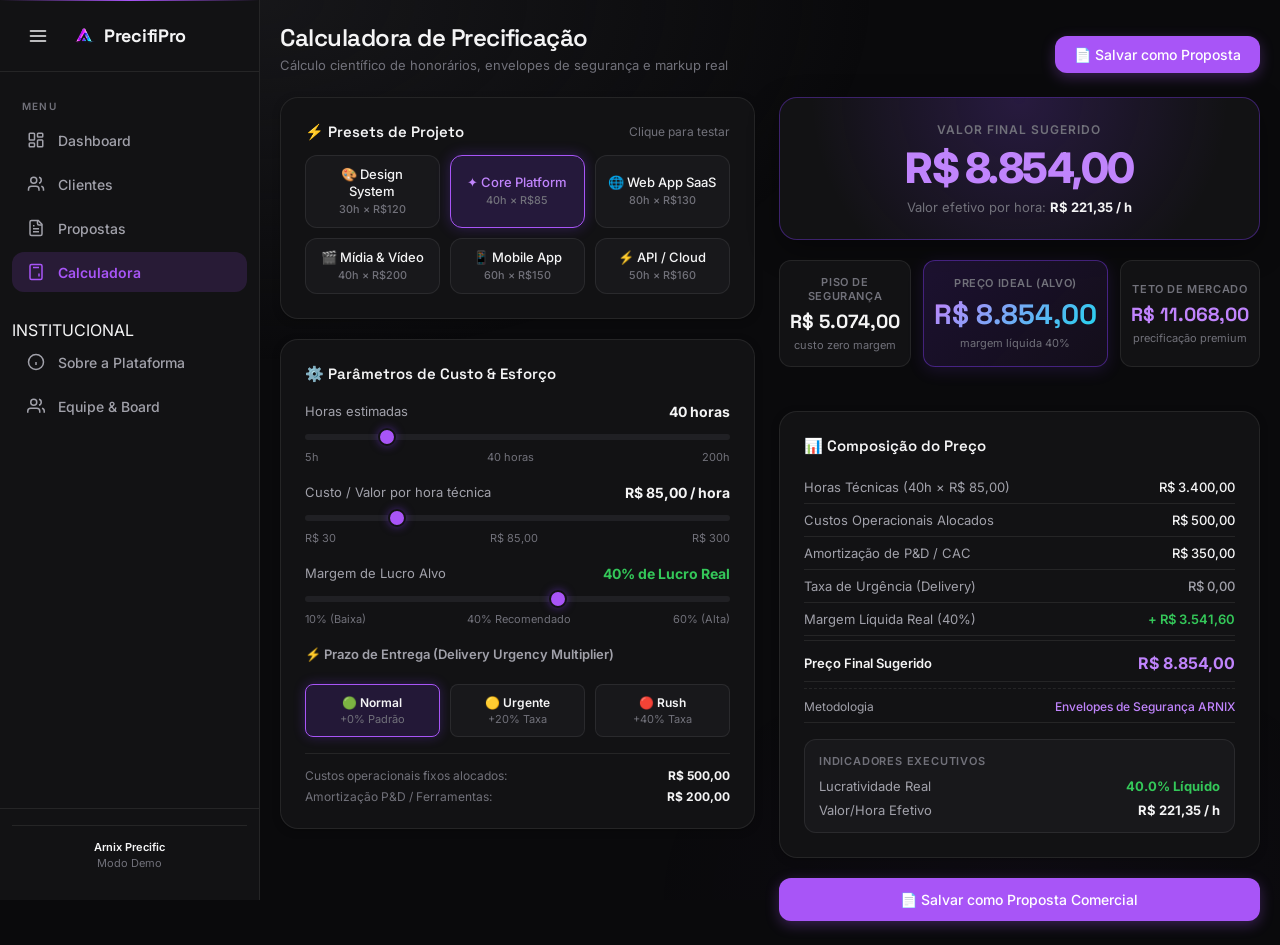
==== commit 2412d741: "adição da foto de perfil Gabriel, e o Problema do 404 Consertado" ====
--- a/web/calculadora.html
+++ b/web/calculadora.html
@@ -536,7 +536,18 @@
               <path d="M8 18h.01" />
             </svg></span>
           <span>Calculadora</span>
-          <span class="nav-active-bar"></span>
+        </a>
+
+        <div class="sidebar-label" style="margin-top: 24px;">INSTITUCIONAL</div>
+        
+        <a href="sobre.html" class="sidebar-link" onclick="toggleMobileSidebar(false)">
+          <span class="nav-icon"><svg width="18" height="18" viewBox="0 0 24 24" fill="none" stroke="currentColor" stroke-width="2"><circle cx="12" cy="12" r="10"/><path d="M12 16v-4"/><path d="M12 8h.01"/></svg></span>
+          <span>Sobre a Plataforma</span>
+        </a>
+
+        <a href="ceo.html" class="sidebar-link" onclick="toggleMobileSidebar(false)">
+          <span class="nav-icon"><svg width="18" height="18" viewBox="0 0 24 24" fill="none" stroke="currentColor" stroke-width="2"><path d="M17 21v-2a4 4 0 0 0-4-4H5a4 4 0 0 0-4 4v2"/><circle cx="9" cy="7" r="4"/><path d="M23 21v-2a4 4 0 0 0-3-3.87"/><path d="M16 3.13a4 4 0 0 1 0 7.75"/></svg></span>
+          <span>Equipe & Board</span>
         </a>
       </nav>
 
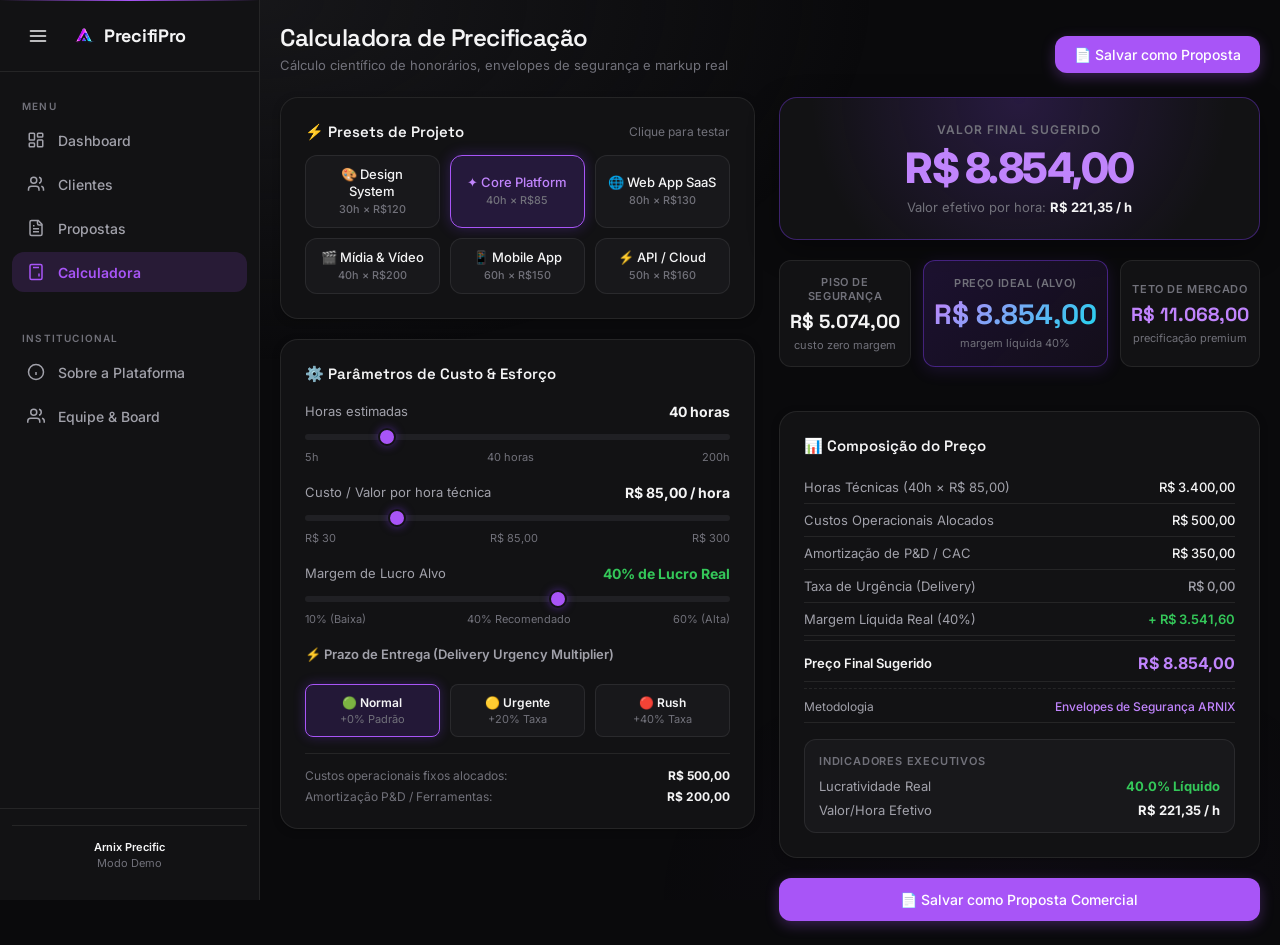
==== commit fb3edbfe: "ajustes na interface" ====
--- a/web/calculadora.html
+++ b/web/calculadora.html
@@ -538,7 +538,7 @@
           <span>Calculadora</span>
         </a>
 
-        <div class="sidebar-label" style="margin-top: 24px;">INSTITUCIONAL</div>
+        <span class="sidebar-section-label" style="margin-top: 24px; display: block;">INSTITUCIONAL</span>
         
         <a href="sobre.html" class="sidebar-link" onclick="toggleMobileSidebar(false)">
           <span class="nav-icon"><svg width="18" height="18" viewBox="0 0 24 24" fill="none" stroke="currentColor" stroke-width="2"><circle cx="12" cy="12" r="10"/><path d="M12 16v-4"/><path d="M12 8h.01"/></svg></span>
